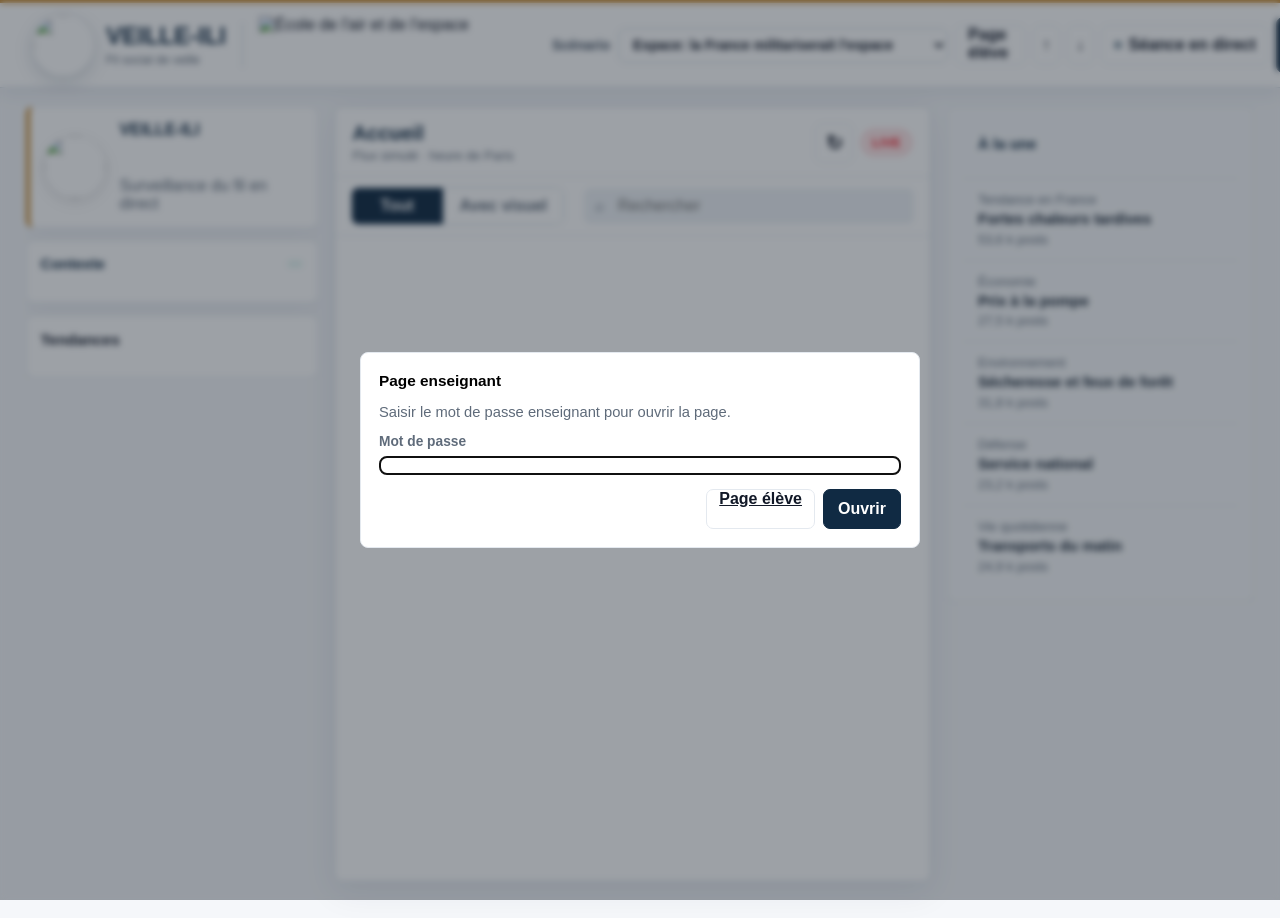
==== index.html @ b58169bf "Valider le mot de passe admin avec la touche Entrée" ====
<!doctype html>
<html lang="fr">
  <head>
    <meta charset="utf-8" />
    <meta name="viewport" content="width=device-width, initial-scale=1" />
    <title>VEILLE-ILI - veille informationnelle</title>
    <link rel="stylesheet" href="./styles.css?v=20261019j" />
  </head>
  <body data-mode="teacher">
    <header class="topbar">
      <div class="brand">
        <img class="brand-logo" src="./assets/branding/hawk-logo.png" alt="" />
        <div class="brand-copy">
          <h1>VEILLE-ILI</h1>
          <p>Fil social de veille</p>
        </div>
        <span class="brand-separator" aria-hidden="true"></span>
        <img class="school-logo" src="./assets/branding/eae-logo.png" alt="École de l'air et de l'espace" />
      </div>
      <div class="toolbar" aria-label="Contrôles de scénario">
        <label class="select-wrap">
          <span>Scénario</span>
          <select id="scenarioSelect"></select>
        </label>

        <a class="text-button student-link" href="./eleve.html">Page élève</a>
        <button id="importBtn" class="icon-button" title="Importer un scénario JSON" aria-label="Importer un scénario JSON">↑</button>
        <button id="exportBtn" class="icon-button" title="Exporter le scénario actif" aria-label="Exporter le scénario actif">↓</button>
        <button id="liveSessionBtn" class="text-button live-session-button"><span class="status-dot" aria-hidden="true"></span>Séance en direct</button>
        <button id="composePostBtn" class="primary-button">Créer un post</button>
        <button id="adminToggle" class="text-button" aria-pressed="false">Mode admin</button>
        <button id="teacherToggle" class="text-button">Mode enseignant</button>

      </div>
    </header>
    <main class="layout">
      <aside class="left-panel">
        <section class="panel identity-panel">
          <img class="side-logo" src="./assets/branding/hawk-logo.png" alt="" />
          <strong>VEILLE-ILI</strong>
          <span>Surveillance du fil en direct</span>
        </section>
        <section class="panel">
          <div class="panel-heading"><h2>Contexte</h2><span id="postCount" class="metric"></span></div>
          <p id="scenarioBrief" class="brief"></p>
          <div class="scenario-meta" id="scenarioMeta"></div>
        </section>
        <section id="adminPanel" class="panel admin-panel" hidden><h2>Corrigé</h2><ul id="adminClues" class="admin-clues"></ul></section>
        <section class="panel"><h2>Tendances</h2><div id="trendList" class="trend-list"></div></section>
      </aside>
      <section class="feed-shell" aria-label="Fil de publications">
        <div class="feed-title">
          <div><h2>Accueil</h2><span>Flux simulé · heure de Paris</span></div>
          <div class="feed-title-actions">
            <button id="refreshFeedBtn" class="icon-button refresh-feed-button" title="Actualiser le fil" aria-label="Actualiser le fil"><span aria-hidden="true">↻</span></button>
            <div id="liveClassStatus" class="live-class-status" data-kind="waiting" hidden><span class="status-dot" aria-hidden="true"></span><strong>Séance hors ligne</strong></div>
            <span class="live-pill">LIVE</span>
          </div>
        </div>
        <div class="feed-tools">
          <div class="segmented" role="group" aria-label="Filtre du fil">
            <button class="segment is-active" data-filter="all">Tout</button>
            <button class="segment" data-filter="media">Avec visuel</button>
          </div>
          <label class="search-box"><span aria-hidden="true">⌕</span><input id="searchInput" type="search" placeholder="Rechercher" /></label>
        </div>
        <div id="feed" class="feed"></div>
      </section>
      <aside class="right-panel">
        <section class="panel news-panel">
          <div class="panel-heading"><h2>À la une</h2></div>
          <div class="sidebar-news">
            <article><span>Tendance en France</span><strong>Fortes chaleurs tardives</strong><small>53,6 k posts</small></article>
            <article><span>Économie</span><strong>Prix à la pompe</strong><small>27,5 k posts</small></article>
            <article><span>Environnement</span><strong>Sécheresse et feux de forêt</strong><small>31,8 k posts</small></article>
            <article><span>Défense</span><strong>Service national</strong><small>23,2 k posts</small></article>
            <article><span>Vie quotidienne</span><strong>Transports du matin</strong><small>24,9 k posts</small></article>
          </div>
        </section>
      </aside>
    </main>

    <dialog id="profileDialog" class="dialog profile-dialog">
      <form method="dialog">
        <div id="profileContent"></div>
        <menu><button value="cancel" class="text-button">Fermer</button></menu>
      </form>
    </dialog>


    <dialog id="teacherDialog" class="dialog wide">
      <form method="dialog" id="teacherForm">
        <h2>Mode enseignant</h2>
        <p class="helper">Correction, JSON du scénario actif et import/export.</p>
        <div class="teacher-grid">
          <label>Scénario JSON
            <textarea id="scenarioEditor" rows="18" spellcheck="false"></textarea>
          </label>
          <div class="answer-key">
            <h3>Correction du scénario actif</h3>
            <div id="answerKey"></div>
          </div>
        </div>
        <menu>
          <button value="cancel" class="text-button">Fermer</button>
          <button type="button" id="copyTemplate" class="text-button">Créer un modèle vide</button>
          <button type="button" id="applyScenario" class="primary-button">Appliquer le JSON</button>
        </menu>
      </form>
    </dialog>
    <dialog id="composeDialog" class="dialog compose-dialog">
      <form method="dialog" id="composeForm">
        <div class="compose-heading">
          <div><h2>Créer une publication</h2><p id="composeLiveHint" class="helper">Publication ajoutée au scénario actif.</p></div>
          <button value="cancel" class="icon-button" title="Fermer" aria-label="Fermer">×</button>
        </div>
        <div class="compose-grid">
          <label>Compte
            <select id="composeActorSelect"></select>
          </label>
        </div>
        <label>Message
          <textarea id="composeText" rows="5" maxlength="520" placeholder="Rédiger ou générer la publication..."></textarea>
        </label>
        <div class="compose-actions">
          <button type="button" id="generateComposeText" class="text-button">Générer le texte</button>
          <button type="button" id="generateComposeVisual" class="text-button">Générer un visuel</button>
        </div>
        <label>Illustration du scénario
          <select id="composeMediaSelect"><option value="">Sans illustration</option></select>
        </label>
        <label class="upload-control">Importer une image
          <input id="composeUpload" type="file" accept="image/jpeg,image/png,image/webp" />
        </label>
        <div id="composePreview" class="compose-preview" hidden></div>
        <menu>
          <button value="cancel" class="text-button">Annuler</button>
          <button type="button" id="publishComposePost" class="primary-button">Publier maintenant</button>
        </menu>
      </form>
    </dialog>
    <dialog id="liveDialog" class="dialog live-dialog">
      <form method="dialog">
        <div class="compose-heading">
          <div><h2>Séance en direct</h2><p id="liveDialogStatus" class="live-dialog-status" data-kind="waiting">Séance hors ligne</p></div>
          <button value="cancel" class="icon-button" title="Fermer" aria-label="Fermer">×</button>
        </div>
        <label>Adresse Firebase Realtime Database
          <input id="liveDbUrl" type="url" placeholder="https://votre-projet-default-rtdb.europe-west1.firebasedatabase.app" autocomplete="off" />
        </label>
        <div class="compose-grid">
          <label>Code de séance
            <input id="liveRoomCode" type="text" maxlength="28" autocomplete="off" />
          </label>
          <label>Lien à transmettre aux élèves
            <input id="liveStudentLink" type="url" readonly />
          </label>
        </div>
        <div class="live-dialog-actions">
          <button type="button" id="copyStudentLiveLink" class="text-button">Copier le lien élève</button>
          <button type="button" id="stopLiveSession" class="text-button danger-button">Arrêter la séance</button>
          <button type="button" id="startLiveSession" class="primary-button">Démarrer la séance</button>
        </div>
      </form>
    </dialog>

    <dialog id="unlockDialog" class="dialog admin-dialog">
      <form id="unlockForm">
        <h2>Page enseignant</h2>
        <p class="helper">Saisir le mot de passe enseignant pour ouvrir la page.</p>
        <label>Mot de passe
          <input id="unlockPassword" type="password" autocomplete="current-password" required />
        </label>
        <p id="unlockError" class="admin-error" role="alert" hidden></p>
        <menu>
          <a class="text-button" href="./eleve.html">Page élève</a>
          <button type="submit" id="unlockSubmit" class="primary-button">Ouvrir</button>
        </menu>
      </form>
    </dialog>
    <input id="fileInput" type="file" accept="application/json,.json" hidden />
    <script src="./data/assets.js?v=20261019j"></script>
    <script src="./data/scenarios/index.js?v=20261019j"></script>
    <script src="./app.js?v=20261019j"></script>
  </body>
</html>
---- styles.css ----
:root {
  color-scheme: light;
  --ink: #17212b;
  --muted: #667487;
  --line: #d9e0e8;
  --panel: #ffffff;
  --soft: #f3f6f9;
  --soft-2: #e8f2ef;
  --accent: #0f766e;
  --accent-strong: #0b5f59;
  --warn: #b45309;
  --danger: #b42318;
  --blue: #2364aa;
  --shadow: 0 18px 50px rgba(32, 45, 58, 0.12);
  font-family: Inter, ui-sans-serif, system-ui, -apple-system, BlinkMacSystemFont, "Segoe UI", sans-serif;
}

* {
  box-sizing: border-box;
}

html {
  min-width: 320px;
}

body {
  min-height: 100vh;
  margin: 0;
  color: var(--ink);
  background:
    linear-gradient(180deg, rgba(15, 118, 110, 0.08), transparent 300px),
    var(--soft);
}

button,
input,
select,
textarea {
  font: inherit;
}

button {
  cursor: pointer;
}

.topbar {
  position: sticky;
  top: 0;
  z-index: 5;
  display: flex;
  align-items: center;
  justify-content: space-between;
  gap: 16px;
  min-height: 74px;
  padding: 12px clamp(14px, 3vw, 28px);
  border-bottom: 1px solid var(--line);
  background: rgba(255, 255, 255, 0.92);
  backdrop-filter: blur(16px);
}

.brand {
  display: flex;
  align-items: center;
  gap: 12px;
  min-width: 190px;
}

.brand-mark {
  display: grid;
  place-items: center;
  width: 42px;
  height: 42px;
  border: 1px solid rgba(15, 118, 110, 0.22);
  border-radius: 8px;
  color: #ffffff;
  background: linear-gradient(135deg, #0f766e, #2364aa);
  font-weight: 800;
  letter-spacing: 0;
}

h1,
h2,
h3,
p {
  margin: 0;
}

h1 {
  font-size: 1.08rem;
  line-height: 1.15;
}

.brand p {
  color: var(--muted);
  font-size: 0.86rem;
}

.toolbar {
  display: flex;
  align-items: center;
  justify-content: flex-end;
  gap: 8px;
  flex-wrap: wrap;
}

.select-wrap {
  display: flex;
  align-items: center;
  gap: 8px;
  color: var(--muted);
  font-size: 0.86rem;
}

select,
input,
textarea {
  border: 1px solid var(--line);
  border-radius: 7px;
  color: var(--ink);
  background: #ffffff;
}

select {
  min-width: 190px;
  padding: 8px 34px 8px 10px;
}

.icon-button,
.text-button,
.primary-button {
  min-height: 38px;
  border: 1px solid var(--line);
  border-radius: 7px;
  background: #ffffff;
  color: var(--ink);
}

.icon-button {
  display: inline-grid;
  place-items: center;
  width: 38px;
  font-size: 1.05rem;
  font-weight: 700;
}

.icon-button.small {
  width: 32px;
  min-height: 32px;
}

.text-button {
  padding: 0 12px;
}

.primary-button {
  padding: 0 14px;
  border-color: var(--accent);
  color: #ffffff;
  background: var(--accent);
}

.icon-button:hover,
.text-button:hover {
  border-color: #b7c4d2;
  background: #f8fafc;
}

.primary-button:hover {
  background: var(--accent-strong);
}

.layout {
  display: grid;
  grid-template-columns: minmax(230px, 280px) minmax(380px, 720px) minmax(240px, 310px);
  gap: 18px;
  width: min(1500px, 100%);
  margin: 0 auto;
  padding: 18px clamp(12px, 2.8vw, 28px) 32px;
}

.left-panel,
.right-panel {
  display: grid;
  align-content: start;
  gap: 14px;
  position: sticky;
  top: 92px;
  max-height: calc(100vh - 110px);
  overflow: auto;
  scrollbar-width: thin;
}

.panel {
  border: 1px solid var(--line);
  border-radius: 8px;
  background: rgba(255, 255, 255, 0.88);
  box-shadow: 0 8px 24px rgba(32, 45, 58, 0.06);
}

.panel > * {
  margin: 14px;
}

.panel-heading {
  display: flex;
  align-items: center;
  justify-content: space-between;
  gap: 12px;
}

h2 {
  font-size: 0.96rem;
  line-height: 1.25;
}

h3 {
  margin-bottom: 12px;
  font-size: 0.94rem;
}

.metric {
  border-radius: 999px;
  padding: 4px 8px;
  color: var(--accent-strong);
  background: var(--soft-2);
  font-size: 0.78rem;
  font-weight: 700;
}

.brief {
  color: #344456;
  font-size: 0.93rem;
  line-height: 1.45;
}

.scenario-meta {
  display: grid;
  gap: 8px;
}

.meta-row {
  display: flex;
  justify-content: space-between;
  gap: 10px;
  border-top: 1px solid #edf1f5;
  padding-top: 8px;
  color: var(--muted);
  font-size: 0.84rem;
}

.meta-row strong {
  color: var(--ink);
  font-weight: 700;
  text-align: right;
}

.trend-list {
  display: grid;
  gap: 8px;
}

.trend {
  display: flex;
  align-items: center;
  justify-content: space-between;
  gap: 8px;
  border-radius: 7px;
  padding: 9px 10px;
  background: #f7f9fb;
}

.trend span:first-child {
  min-width: 0;
  overflow: hidden;
  text-overflow: ellipsis;
  white-space: nowrap;
  color: var(--blue);
  font-weight: 700;
}

.trend span:last-child {
  color: var(--muted);
  font-size: 0.8rem;
}

.feed-shell {
  min-width: 0;
}

.feed-tools {
  position: sticky;
  top: 75px;
  z-index: 4;
  display: flex;
  align-items: center;
  justify-content: space-between;
  gap: 12px;
  margin-bottom: 12px;
  padding: 10px;
  border: 1px solid var(--line);
  border-radius: 8px;
  background: rgba(255, 255, 255, 0.94);
  backdrop-filter: blur(14px);
}

.segmented {
  display: inline-grid;
  grid-template-columns: repeat(3, minmax(72px, 1fr));
  border: 1px solid var(--line);
  border-radius: 7px;
  overflow: hidden;
}

.segment {
  min-height: 34px;
  border: 0;
  border-right: 1px solid var(--line);
  padding: 0 10px;
  background: #ffffff;
  color: var(--muted);
}

.segment:last-child {
  border-right: 0;
}

.segment.is-active {
  color: #ffffff;
  background: var(--ink);
}

.search-box {
  display: flex;
  align-items: center;
  flex: 1;
  min-width: 180px;
  max-width: 360px;
  border: 1px solid var(--line);
  border-radius: 7px;
  background: #ffffff;
}

.search-box span {
  width: 34px;
  color: var(--muted);
  text-align: center;
}

.search-box input {
  width: 100%;
  min-height: 34px;
  border: 0;
  outline: none;
  background: transparent;
}

.feed {
  display: grid;
  gap: 10px;
}

.post {
  display: grid;
  grid-template-columns: 48px minmax(0, 1fr);
  gap: 12px;
  border: 1px solid var(--line);
  border-radius: 8px;
  padding: 14px;
  background: #ffffff;
  box-shadow: 0 10px 28px rgba(32, 45, 58, 0.07);
}

.post.is-flagged {
  border-color: rgba(15, 118, 110, 0.45);
  box-shadow: 0 10px 32px rgba(15, 118, 110, 0.14);
}

.avatar {
  position: relative;
  display: grid;
  place-items: center;
  width: 48px;
  height: 48px;
  border: 0;
  border-radius: 50%;
  color: #ffffff;
  background: hsl(var(--avatar-hue, 195) 58% 34%);
  font-weight: 800;
  overflow: hidden;
}

.profile-trigger {
  padding: 0;
}

.avatar-photo {
  box-shadow: inset 0 0 0 1px rgba(255,255,255,.3);
}

.avatar-img {
  position: absolute;
  inset: 0;
  display: block;
  width: 100%;
  height: 100%;
  object-fit: cover;
}

.avatar-bg {
  position: absolute;
  inset: 0;
  background:
    radial-gradient(circle at 68% 24%, rgba(255,255,255,.34) 0 12%, transparent 13%),
    linear-gradient(135deg, hsl(var(--avatar-hue, 195) 70% 34%), hsl(calc(var(--avatar-hue, 195) + 34) 62% 24%));
}

.avatar-warm .avatar-bg {
  background:
    radial-gradient(circle at 68% 24%, rgba(255,255,255,.32) 0 12%, transparent 13%),
    linear-gradient(135deg, hsl(188 68% 32%), hsl(24 62% 30%));
}

.avatar-neutral .avatar-bg {
  background:
    radial-gradient(circle at 68% 24%, rgba(255,255,255,.34) 0 12%, transparent 13%),
    linear-gradient(135deg, hsl(205 52% 36%), hsl(162 48% 30%));
}

.avatar-face {
  position: absolute;
  inset: 9px 10px 6px;
}

.avatar-face::before,
.avatar-face::after {
  content: "";
  position: absolute;
  left: 50%;
  transform: translateX(-50%);
  background: rgba(255,255,255,.86);
}

.avatar-face::before {
  top: 4px;
  width: 14px;
  height: 14px;
  border-radius: 50%;
}

.avatar-face::after {
  bottom: 0;
  width: 28px;
  height: 18px;
  border-radius: 16px 16px 8px 8px;
}

.profile-trigger:hover,
.profile-name:hover {
  outline: 2px solid rgba(15, 118, 110, 0.26);
  outline-offset: 2px;
}

.post-head {
  display: flex;
  align-items: baseline;
  gap: 6px;
  min-width: 0;
}

.profile-name {
  min-width: 0;
  border: 0;
  padding: 0;
  overflow: hidden;
  color: var(--ink);
  background: transparent;
  font-weight: 800;
  text-align: left;
  text-overflow: ellipsis;
  white-space: nowrap;
}

.post-head strong {
  overflow: hidden;
  text-overflow: ellipsis;
  white-space: nowrap;
}

.badge {
  display: inline-grid;
  place-items: center;
  flex: 0 0 auto;
  width: 18px;
  height: 18px;
  border-radius: 999px;
  color: #ffffff;
  background: var(--blue);
  font-size: 0.72rem;
  font-weight: 900;
}

.handle,
.time {
  flex: 0 0 auto;
  color: var(--muted);
  font-size: 0.84rem;
}

.post-content {
  margin-top: 5px;
  color: #263546;
  font-size: 0.98rem;
  line-height: 1.43;
  overflow-wrap: anywhere;
}

.post-media {
  display: block;
  margin-top: 10px;
  border: 1px solid #dfe7ef;
  border-radius: 12px;
  overflow: hidden;
  background: #ffffff;
}

.evidence-image {
  display: block;
  width: 100%;
  height: auto;
  max-height: 560px;
  object-fit: contain;
  background: #0f1720;
}

.post-media svg {
  display: block;
  width: 100%;
  height: 230px;
  background: #d8e6f0;
}

.media-copy {
  display: flex;
  align-items: center;
  justify-content: space-between;
  gap: 12px;
  border-top: 1px solid #e8eef5;
  padding: 10px 12px;
}

.media-copy strong {
  display: block;
  margin-bottom: 4px;
  font-size: 0.9rem;
}

.media-copy span {
  display: block;
  color: var(--muted);
  font-size: 0.83rem;
  line-height: 1.35;
}

.download-link {
  display: inline-flex;
  align-items: center;
  width: fit-content;
  margin-top: 10px;
  border: 1px solid var(--line);
  border-radius: 999px;
  padding: 6px 10px;
  color: var(--blue);
  background: #ffffff;
  font-size: 0.82rem;
  font-weight: 800;
  text-decoration: none;
}

.download-link:hover {
  border-color: #adc0d2;
  background: #f3f7fb;
}

.metadata-box {
  display: grid;
  gap: 5px;
  margin-top: 10px;
  border: 1px solid #dbe4ed;
  border-radius: 7px;
  padding: 8px;
  background: rgba(255, 255, 255, 0.72);
}

.metadata-title,
.metadata-row {
  display: flex;
  align-items: center;
  justify-content: space-between;
  gap: 10px;
}

.metadata-title strong {
  margin: 0;
  color: var(--ink);
  font-size: 0.78rem;
  text-transform: uppercase;
}

.metadata-title span {
  color: var(--warn);
  font-size: 0.74rem;
  font-weight: 800;
}

.metadata-row {
  border-top: 1px solid #edf2f6;
  padding-top: 5px;
  font-size: 0.78rem;
}

.metadata-row span {
  color: var(--muted);
}

.metadata-row strong {
  min-width: 0;
  overflow: hidden;
  color: #344456;
  font-size: 0.78rem;
  text-align: right;
  text-overflow: ellipsis;
  white-space: nowrap;
}

.post-foot {
  display: flex;
  align-items: center;
  justify-content: space-between;
  gap: 10px;
  margin-top: 12px;
  color: var(--muted);
  font-size: 0.84rem;
}

.stats {
  display: flex;
  flex-wrap: wrap;
  gap: 11px;
}

.post-actions {
  display: flex;
  gap: 8px;
}

.action-button {
  min-height: 32px;
  border: 1px solid var(--line);
  border-radius: 7px;
  padding: 0 10px;
  color: var(--ink);
  background: #ffffff;
}

.action-button.active {
  border-color: rgba(15, 118, 110, 0.55);
  color: var(--accent-strong);
  background: var(--soft-2);
}

.score-grid {
  display: grid;
  grid-template-columns: 1fr 1fr;
  gap: 10px;
}

.score-grid div {
  display: grid;
  gap: 2px;
  border-radius: 8px;
  padding: 10px;
  background: #f7f9fb;
}

.score-grid strong {
  font-size: 1.28rem;
}

.score-grid span {
  color: var(--muted);
  font-size: 0.8rem;
}

.flag-list {
  display: grid;
  gap: 8px;
  max-height: 300px;
  overflow: auto;
  scrollbar-width: thin;
}

.flag-list.empty {
  color: var(--muted);
  font-size: 0.9rem;
}

.flag-item {
  border-left: 3px solid var(--accent);
  border-radius: 7px;
  padding: 9px 10px;
  background: #f7f9fb;
  font-size: 0.86rem;
}

.flag-item strong {
  display: block;
  margin-bottom: 3px;
}

.flag-item span {
  display: block;
  color: var(--muted);
}

.checklist {
  display: grid;
  gap: 10px;
}

.checklist label {
  display: grid;
  grid-template-columns: 18px minmax(0, 1fr);
  gap: 8px;
  align-items: start;
  color: #344456;
  font-size: 0.9rem;
  line-height: 1.3;
}

.dialog {
  width: min(560px, calc(100vw - 28px));
  border: 1px solid var(--line);
  border-radius: 8px;
  padding: 0;
  box-shadow: var(--shadow);
}

.dialog.wide {
  width: min(1040px, calc(100vw - 28px));
}

.dialog.profile-dialog {
  width: min(720px, calc(100vw - 28px));
}

.dialog::backdrop {
  background: rgba(23, 33, 43, 0.42);
  backdrop-filter: blur(3px);
}

.dialog form {
  display: grid;
  gap: 14px;
  padding: 18px;
}

.dialog label {
  display: grid;
  gap: 7px;
  color: var(--muted);
  font-size: 0.86rem;
  font-weight: 700;
}

.dialog textarea,
.dialog select {
  width: 100%;
  padding: 10px;
  color: var(--ink);
  font-weight: 400;
}

.dialog textarea {
  resize: vertical;
}

.dialog menu {
  display: flex;
  justify-content: flex-end;
  gap: 8px;
  margin: 0;
  padding: 0;
}

.dialog-post {
  border-radius: 8px;
  padding: 10px;
  color: #344456;
  background: #f7f9fb;
  line-height: 1.4;
}

.profile-card {
  display: grid;
  gap: 14px;
}

.profile-page {
  display: grid;
  gap: 0;
  margin: -18px;
  background: #ffffff;
}

.x-cover {
  height: 168px;
  background:
    radial-gradient(circle at 22% 30%, hsla(var(--avatar-hue, 195) 80% 70% / .8), transparent 26%),
    linear-gradient(135deg, hsl(var(--avatar-hue, 195) 58% 30%), hsl(calc(var(--avatar-hue, 195) + 38) 58% 18%));
}

.x-profile-head {
  display: flex;
  align-items: flex-start;
  justify-content: space-between;
  padding: 0 18px;
}

.avatar-profile-large {
  width: 116px;
  height: 116px;
  margin-top: -58px;
  border: 4px solid #ffffff;
  box-shadow: 0 8px 24px rgba(23, 33, 43, 0.18);
}

.avatar-mini {
  width: 40px;
  height: 40px;
  pointer-events: none;
}

.follow-button {
  min-height: 38px;
  margin-top: 12px;
  border: 0;
  border-radius: 999px;
  padding: 0 18px;
  color: #ffffff;
  background: #0f1720;
  font-weight: 800;
}

.x-profile-title {
  display: grid;
  gap: 2px;
  padding: 4px 18px 0;
}

.x-profile-title h2 {
  display: flex;
  align-items: center;
  gap: 6px;
  font-size: 1.28rem;
}

.x-profile-title p,
.x-bio,
.x-profile-meta,
.x-empty {
  color: var(--muted);
}

.x-bio {
  padding: 10px 18px 0;
  color: #263546;
  line-height: 1.42;
}

.x-profile-meta {
  display: flex;
  flex-wrap: wrap;
  gap: 13px;
  padding: 11px 18px 16px;
  font-size: 0.9rem;
}

.x-tabs {
  display: grid;
  grid-template-columns: repeat(3, 1fr);
  border-top: 1px solid var(--line);
  border-bottom: 1px solid var(--line);
}

.x-tabs [role="tab"] {
  position: relative;
  border: 0;
  padding: 14px 8px;
  background: none;
  color: var(--muted);
  font: inherit;
  font-weight: 800;
  text-align: center;
  cursor: pointer;
}

.x-tabs [role="tab"]:hover {
  color: var(--ink);
}

.x-tabs [role="tab"]:focus-visible {
  outline: 2px solid var(--blue);
  outline-offset: -2px;
}

.x-tabs .is-active {
  color: var(--ink);
}

.x-tabs .is-active::after {
  content: "";
  position: absolute;
  right: 34%;
  bottom: 0;
  left: 34%;
  height: 4px;
  border-radius: 4px 4px 0 0;
  background: var(--blue);
}

.x-profile-posts {
  display: grid;
}

.x-profile-post {
  display: grid;
  grid-template-columns: 40px minmax(0, 1fr);
  gap: 10px;
  border-bottom: 1px solid var(--line);
  padding: 14px 18px;
}

.x-profile-post p {
  margin-top: 4px;
  color: #263546;
  line-height: 1.38;
}

.x-reply-context {
  display: block;
  margin-top: 2px;
  color: var(--muted);
  font-size: 0.88rem;
}

.x-reply-context .profile-name {
  color: var(--blue);
  font-weight: 600;
}

.x-reply-parent {
  margin: 8px 0 0;
  border-left: 3px solid var(--line);
  padding: 4px 0 4px 10px;
  color: var(--muted);
  font-size: 0.9rem;
  line-height: 1.35;
}

.post-head.compact {
  gap: 5px;
}

.profile-cover {
  height: 86px;
  border-radius: 8px;
  background:
    linear-gradient(135deg, rgba(35, 100, 170, 0.28), rgba(15, 118, 110, 0.28)),
    repeating-linear-gradient(45deg, rgba(255,255,255,0.42) 0 8px, transparent 8px 18px);
}

.profile-cover.risk-high {
  background:
    linear-gradient(135deg, rgba(180, 35, 24, 0.24), rgba(180, 83, 9, 0.28)),
    repeating-linear-gradient(45deg, rgba(255,255,255,0.42) 0 8px, transparent 8px 18px);
}

.profile-cover.risk-medium {
  background:
    linear-gradient(135deg, rgba(180, 83, 9, 0.22), rgba(35, 100, 170, 0.22)),
    repeating-linear-gradient(45deg, rgba(255,255,255,0.42) 0 8px, transparent 8px 18px);
}

.profile-main {
  display: grid;
  grid-template-columns: 62px minmax(0, 1fr) auto;
  gap: 12px;
  align-items: center;
  margin-top: -36px;
}

.profile-avatar {
  width: 62px;
  height: 62px;
  border: 3px solid #ffffff;
  box-shadow: 0 8px 20px rgba(23, 33, 43, 0.16);
}

.profile-title {
  min-width: 0;
  padding-top: 28px;
}

.profile-title h2 {
  overflow: hidden;
  font-size: 1.15rem;
  text-overflow: ellipsis;
  white-space: nowrap;
}

.profile-title p,
.profile-bio,
.profile-section p {
  color: var(--muted);
  line-height: 1.45;
}

.profile-risk {
  align-self: end;
  border-radius: 999px;
  padding: 6px 10px;
  font-size: 0.8rem;
  font-weight: 800;
}

.profile-risk.risk-high {
  color: #ffffff;
  background: var(--danger);
}

.profile-risk.risk-medium {
  color: #ffffff;
  background: var(--warn);
}

.profile-risk.risk-low {
  color: var(--accent-strong);
  background: var(--soft-2);
}

.profile-metrics {
  display: grid;
  grid-template-columns: repeat(4, 1fr);
  gap: 8px;
}

.profile-metrics div {
  display: grid;
  gap: 3px;
  border: 1px solid var(--line);
  border-radius: 8px;
  padding: 10px;
  background: #f8fafc;
}

.profile-metrics strong {
  font-size: 0.96rem;
}

.profile-metrics span,
.mini-posts strong {
  color: var(--muted);
  font-size: 0.78rem;
}

.profile-section {
  display: grid;
  gap: 8px;
}

.signal-chips {
  display: flex;
  flex-wrap: wrap;
  gap: 7px;
}

.signal-chips span {
  border-radius: 999px;
  padding: 6px 9px;
  color: #344456;
  background: #eef3f7;
  font-size: 0.82rem;
  font-weight: 700;
}

.mini-posts {
  display: grid;
  gap: 8px;
}

.mini-posts article {
  display: grid;
  gap: 3px;
  border-left: 3px solid var(--line);
  border-radius: 7px;
  padding: 8px 10px;
  background: #f8fafc;
}

.mini-posts span {
  color: #344456;
  font-size: 0.88rem;
  line-height: 1.35;
}

.helper {
  color: var(--muted);
  font-size: 0.92rem;
}

.teacher-grid {
  display: grid;
  grid-template-columns: minmax(0, 1.2fr) minmax(260px, 0.8fr);
  gap: 16px;
}

#scenarioEditor {
  min-height: 430px;
  font-family: "Cascadia Mono", "SFMono-Regular", Consolas, monospace;
  font-size: 0.82rem;
  line-height: 1.45;
}

.answer-key {
  border: 1px solid var(--line);
  border-radius: 8px;
  padding: 12px;
  background: #f8fafc;
  overflow: auto;
}

.key-item {
  display: grid;
  gap: 4px;
  border-bottom: 1px solid #e6edf3;
  padding: 9px 0;
  font-size: 0.86rem;
}

.key-item:last-child {
  border-bottom: 0;
}

.key-item strong {
  color: var(--danger);
}

@media (max-width: 1120px) {
  .layout {
    grid-template-columns: minmax(250px, 310px) minmax(0, 1fr);
  }

  .right-panel {
    grid-column: 1 / -1;
    position: static;
    max-height: none;
    grid-template-columns: 1fr 1fr;
  }
}

@media (max-width: 780px) {
  .topbar {
    position: static;
    align-items: flex-start;
    flex-direction: column;
  }

  .toolbar,
  .select-wrap,
  .select-wrap select {
    width: 100%;
  }

  .toolbar .text-button {
    flex: 1;
  }

  .layout {
    grid-template-columns: 1fr;
    padding-top: 12px;
  }

  .left-panel,
  .right-panel {
    position: static;
    max-height: none;
  }

  .right-panel {
    grid-template-columns: 1fr;
  }

  .feed-tools {
    position: static;
    flex-direction: column;
    align-items: stretch;
  }

  .search-box {
    max-width: none;
  }

  .post {
    grid-template-columns: 40px minmax(0, 1fr);
    padding: 12px;
  }

  .avatar {
    width: 40px;
    height: 40px;
  }

  .post-head {
    flex-wrap: wrap;
  }

  .profile-main {
    grid-template-columns: 54px minmax(0, 1fr);
  }

  .profile-risk {
    grid-column: 1 / -1;
    justify-self: start;
  }

  .profile-metrics {
    grid-template-columns: 1fr 1fr;
  }

  .post-foot {
    align-items: flex-start;
    flex-direction: column;
  }

  .post-media {
    grid-template-columns: 1fr;
  }

  .post-media svg {
    width: 100%;
    height: 150px;
  }

  .evidence-image {
    height: auto;
    max-height: 420px;
  }

  .media-copy {
    align-items: flex-start;
    flex-direction: column;
    padding: 10px 12px 12px;
  }

  .teacher-grid {
    grid-template-columns: 1fr;
  }
}

























































/* VEILLE-ILI immersive X-like refresh */
:root {
  --bg: #ffffff;
  --panel: #ffffff;
  --line: #eff3f4;
  --line-strong: #d5dce3;
  --text: #0f1419;
  --muted: #536471;
  --blue: #1d9bf0;
  --danger: #f4212e;
  --shadow: none;
}

body {
  background: #ffffff;
  color: var(--text);
  font-family: Arial, Helvetica, sans-serif;
}

.topbar {
  position: sticky;
  top: 0;
  z-index: 20;
  border-bottom: 1px solid var(--line);
  background: rgba(255,255,255,.92);
  backdrop-filter: blur(14px);
  height: 82px;
  padding: 9px 24px;
  box-shadow: 0 1px 8px rgba(15, 20, 25, .06);
}

.brand-mark { display: none; }
.brand-logo {
  width: 62px;
  height: 62px;
  border-radius: 50%;
  object-fit: cover;
  box-shadow: 0 0 0 1px rgba(15, 20, 25, .08), 0 4px 14px rgba(15, 20, 25, .12);
}
.brand { gap: 14px; min-width: 240px; }
.brand h1 { font-size: 25px; letter-spacing: 0; }
.brand p { color: var(--muted); font-size: 14px; }

.layout {
  grid-template-columns: minmax(240px, 300px) minmax(560px, 720px) minmax(260px, 340px);
  gap: 0;
  max-width: 1360px;
  align-items: start;
}

.left-panel,
.right-panel {
  position: sticky;
  top: 94px;
  align-self: start;
}

.feed-shell {
  border-left: 1px solid var(--line);
  border-right: 1px solid var(--line);
  border-radius: 0;
  background: #fff;
  box-shadow: none;
  min-height: calc(100vh - 82px);
}

.panel {
  border: 0;
  border-radius: 0;
  box-shadow: none;
  background: #fff;
  border-bottom: 1px solid var(--line);
}

.left-panel .panel,
.right-panel .panel {
  margin: 10px 14px;
  border: 1px solid var(--line);
  border-radius: 8px;
}

.identity-panel {
  display: grid;
  grid-template-columns: 74px 1fr;
  align-items: center;
  gap: 10px;
}

.identity-panel span { color: var(--muted); }
.side-logo {
  grid-row: span 2;
  width: 70px;
  height: 70px;
  border-radius: 50%;
  object-fit: cover;
  box-shadow: 0 0 0 1px rgba(15, 20, 25, .08), 0 4px 14px rgba(15, 20, 25, .10);
}

.feed-title {
  position: sticky;
  top: 82px;
  z-index: 12;
  display: flex;
  align-items: center;
  justify-content: space-between;
  padding: 14px 18px;
  border-bottom: 1px solid var(--line);
  background: rgba(255,255,255,.92);
  backdrop-filter: blur(14px);
}

.badge {
  width: 20px;
  height: 20px;
  border: 2px solid #ffffff;
  color: #ffffff;
  background: #1d9bf0;
  box-shadow: 0 0 0 1px rgba(29, 155, 240, .3);
  font-size: 12px;
  line-height: 1;
}

.post { transition: background-color .15s ease; }
.post:hover { background: #f7f9f9; }
.feed-title h2 { margin: 0; font-size: 21px; }
.feed-title span { color: var(--muted); font-size: 13px; }
.feed-title-actions { display: flex; align-items: center; gap: 8px; }
.refresh-feed-button span { color: var(--ink); font-size: 20px; line-height: 1; }
.live-pill {
  background: rgba(244,33,46,.1);
  color: var(--danger) !important;
  border: 1px solid rgba(244,33,46,.22);
  font-weight: 800;
  border-radius: 999px;
  padding: 5px 10px;
}

.feed-tools {
  border-bottom: 1px solid var(--line);
  border-radius: 0;
  box-shadow: none;
}

.post {
  margin: 0;
  border: 0;
  border-bottom: 1px solid var(--line);
  border-radius: 0;
  box-shadow: none;
  padding: 14px 18px;
  grid-template-columns: 48px 1fr;
  gap: 12px;
}
.post:hover { background: #f7f9f9; }
.post-viral { background: linear-gradient(90deg, rgba(244,33,46,.045), transparent 42%); }
.post-body { min-width: 0; }
.post-head { gap: 5px; flex-wrap: wrap; }
.profile-name { font-size: 15px; }
.handle, .time { color: var(--muted); }
.post-content { font-size: 17px; line-height: 1.42; }
.translate-post-button {
  display: block;
  margin: 5px 0 0;
  padding: 0;
  border: 0;
  background: transparent;
  color: var(--blue);
  font: inherit;
  font-size: 14px;
  cursor: pointer;
}
.translate-post-button:hover { text-decoration: underline; }
.post-translation {
  margin-top: 8px;
  padding-left: 12px;
  border-left: 3px solid var(--line-strong);
}
.post-translation span { color: var(--muted); font-size: 12px; }
.post-translation p { margin: 3px 0 0; font-size: 16px; line-height: 1.42; }
.post-translation[hidden] { display: none; }

.avatar {
  width: 46px;
  height: 46px;
  border-radius: 50%;
  background: #e6ecf0;
}
.avatar-img { width: 100%; height: 100%; object-fit: cover; border-radius: 50%; }
.avatar-profile-large { width: 96px; height: 96px; }
.avatar-comment { width: 28px; height: 28px; }

.post-media.evidence-card {
  border-radius: 16px;
  overflow: hidden;
  border: 1px solid var(--line-strong);
  background: #fff;
}
.evidence-image {
  aspect-ratio: 16 / 10;
  width: 100%;
  object-fit: cover;
}
.metadata-box {
  border-radius: 12px;
  margin-top: 10px;
  background: #f7f9f9;
}

.comment-thread {
  margin-top: 10px;
  padding-left: 4px;
  border-left: 2px solid #eff3f4;
}
.comment {
  display: grid;
  grid-template-columns: 28px 1fr;
  gap: 8px;
  padding: 8px 0;
}
.comment p {
  margin: 2px 0;
  color: #26323b;
  font-size: 14px;
}
.comment-head {
  display: flex;
  align-items: center;
  gap: 5px;
  min-width: 0;
}
.comment-head .profile-name { font-size: 13px; }
.comment-stat {
  color: var(--muted);
  font-size: 12px;
}

.compose-dialog { width: min(720px, calc(100vw - 32px)); }
.compose-dialog form { display: grid; gap: 14px; }
.compose-heading {
  display: flex;
  align-items: flex-start;
  justify-content: space-between;
  gap: 16px;
}
.compose-heading h2, .compose-heading p { margin: 0; }
.compose-grid {
  display: grid;
  grid-template-columns: minmax(0, 1fr) minmax(180px, .45fr);
  gap: 12px;
}
.compose-dialog label { display: grid; gap: 6px; font-weight: 700; }
.compose-dialog select,
.compose-dialog textarea,
.compose-dialog input[type="file"] {
  width: 100%;
  box-sizing: border-box;
  border: 1px solid var(--line-strong);
  border-radius: 8px;
  background: #fff;
  color: var(--text);
  font: inherit;
  padding: 10px 12px;
}
.compose-dialog textarea { resize: vertical; line-height: 1.4; }
.compose-actions { display: flex; flex-wrap: wrap; gap: 8px; }
.compose-preview {
  overflow: hidden;
  border: 1px solid var(--line-strong);
  border-radius: 12px;
  background: #0f1419;
}
.compose-preview img { display: block; width: 100%; aspect-ratio: 16 / 9; object-fit: cover; }
.compose-dialog menu { display: flex; justify-content: flex-end; gap: 8px; margin: 0; padding: 0; }
.teacher-created { box-shadow: inset 3px 0 0 var(--blue); }
.teacher-post-label { color: var(--blue); font-size: 12px; font-weight: 700; }

.live-session-button {
  display: inline-flex;
  align-items: center;
  gap: 7px;
  white-space: nowrap;
}
.status-dot {
  display: inline-block;
  width: 8px;
  height: 8px;
  flex: 0 0 8px;
  border-radius: 50%;
  background: #8899a6;
}
.live-class-status {
  display: inline-flex;
  align-items: center;
  gap: 7px;
  min-height: 30px;
  padding: 0 10px;
  border: 1px solid var(--line-strong);
  border-radius: 999px;
  background: #fff;
  color: var(--muted);
  font-size: 12px;
}
.live-class-status[hidden] { display: none; }
.live-class-status strong { color: inherit; font-size: 12px; }
.live-class-status[data-kind="connected"] { color: #0b6b3a; border-color: #9bd7b8; background: #effbf4; }
.live-class-status[data-kind="connected"] .status-dot { background: #00a65a; box-shadow: 0 0 0 4px rgba(0,166,90,.12); }
.live-class-status[data-kind="connecting"] .status-dot { background: #e2a400; }
.live-class-status[data-kind="error"] { color: #b4232f; border-color: #f0b4ba; background: #fff5f6; }
.live-class-status[data-kind="error"] .status-dot { background: var(--danger); }
.live-dialog { width: min(760px, calc(100vw - 32px)); }
.live-dialog form { display: grid; gap: 16px; }
.live-dialog label { display: grid; gap: 6px; font-weight: 700; }
.live-dialog input {
  width: 100%;
  box-sizing: border-box;
  border: 1px solid var(--line-strong);
  border-radius: 8px;
  background: #fff;
  color: var(--text);
  font: inherit;
  padding: 11px 12px;
}
.live-dialog input[readonly] { color: var(--muted); background: #f7f9f9; }
.live-dialog-status { margin: 4px 0 0; color: var(--muted); font-weight: 700; }
.live-dialog-status[data-kind="connected"] { color: #0b6b3a; }
.live-dialog-status[data-kind="error"] { color: #b4232f; }
.live-dialog-actions { display: flex; justify-content: flex-end; flex-wrap: wrap; gap: 8px; }
.danger-button { color: var(--danger); }

.compose-dialog .compose-grid { grid-template-columns: minmax(0, 1fr); }
.news-panel { overflow: hidden; padding: 0; }
.news-panel .panel-heading { padding: 14px 16px 10px; }
.sidebar-news article {
  display: grid;
  gap: 3px;
  padding: 12px 16px;
  border-top: 1px solid var(--line);
}
.sidebar-news article:hover { background: #f7f9f9; }
.sidebar-news span,
.sidebar-news small { color: var(--muted); font-size: 13px; }
.sidebar-news strong { font-size: 15px; line-height: 1.25; }

.checklist { display: none !important; }
.student-link { text-decoration: none; }

body[data-mode="student"] #teacherToggle,
body[data-mode="student"] #importBtn,
body[data-mode="student"] #exportBtn,
body[data-mode="student"] .student-link {
  display: none !important;
}

@media (max-width: 1080px) {
  .layout { grid-template-columns: minmax(0, 1fr); }
  .left-panel, .right-panel { position: static; }
  .feed-shell { border-left: 0; border-right: 0; }
}
@media (max-width: 680px) {
  .topbar { position: static; height: auto; padding: 10px 14px; }
  .brand-logo { width: 54px; height: 54px; }
  .brand h1 { font-size: 22px; }
  .feed-title { top: 0; }
  .compose-grid { grid-template-columns: 1fr; }
}

/* Institutional visual refinement */
:root {
  --ink: #111827;
  --text: #111827;
  --muted: #5f6b7a;
  --line: #e4e9ef;
  --line-strong: #cfd7e1;
  --surface: #f5f7fa;
  --surface-strong: #edf2f7;
  --navy: #102a43;
  --blue: #1677c8;
  --teal: #087f78;
  --gold: #c4862b;
}

body {
  background: var(--surface);
  color: var(--ink);
  font-family: "Segoe UI Variable", "Segoe UI", Arial, Helvetica, sans-serif;
}

.topbar {
  display: grid;
  grid-template-columns: minmax(500px, 1fr) auto;
  min-height: 88px;
  height: auto;
  gap: 20px;
  padding: 10px clamp(16px, 2.5vw, 34px);
  border-top: 3px solid var(--gold);
  border-bottom: 1px solid var(--line-strong);
  background: rgba(255, 255, 255, .96);
  box-shadow: 0 4px 20px rgba(16, 42, 67, .08);
}

.brand {
  min-width: 0;
  gap: 12px;
}

.brand-logo {
  width: 62px;
  height: 62px;
  flex: 0 0 62px;
  border: 2px solid #ffffff;
  box-shadow: 0 0 0 1px rgba(16, 42, 67, .14), 0 6px 18px rgba(16, 42, 67, .16);
}

.brand-copy {
  flex: 0 0 auto;
  min-width: 116px;
}

.brand h1 {
  color: var(--navy);
  font-size: 24px;
  font-weight: 850;
  line-height: 1.05;
}

.brand p {
  margin-top: 5px;
  color: var(--muted);
  font-size: 12px;
}

.brand-separator {
  width: 1px;
  height: 46px;
  flex: 0 0 1px;
  margin: 0 4px;
  background: var(--line-strong);
}

.school-logo {
  display: block;
  width: clamp(165px, 17vw, 225px);
  height: 58px;
  object-fit: contain;
  object-position: left center;
}

.toolbar {
  flex-wrap: nowrap;
  gap: 7px;
}

.select-wrap {
  color: #445264;
  font-weight: 650;
}

.select-wrap select {
  max-width: 330px;
  border-color: var(--line-strong);
  background: #ffffff;
}

.icon-button,
.text-button,
.primary-button {
  min-height: 40px;
  border-radius: 7px;
  font-weight: 700;
}

.primary-button {
  border-color: var(--navy);
  background: var(--navy);
}

.primary-button:hover { background: #173d5e; }

.layout {
  grid-template-columns: minmax(238px, 292px) minmax(540px, 730px) minmax(250px, 322px);
  gap: 16px;
  width: min(1480px, 100%);
  max-width: 1480px;
  padding: 18px clamp(12px, 2vw, 26px) 36px;
}

.left-panel,
.right-panel {
  top: 106px;
  gap: 12px;
  max-height: calc(100vh - 124px);
}

.left-panel .panel,
.right-panel .panel {
  margin: 0;
  border: 1px solid var(--line);
  border-radius: 8px;
  background: #ffffff;
  box-shadow: 0 8px 24px rgba(16, 42, 67, .055);
}

.identity-panel {
  grid-template-columns: 66px 1fr;
  border-left: 4px solid var(--gold) !important;
}

.side-logo {
  width: 62px;
  height: 62px;
}

.identity-panel strong {
  color: var(--navy);
  font-size: 16px;
}

.panel-heading h2 {
  color: var(--navy);
  font-size: 15px;
}

.metric {
  color: #075e59;
  background: #e6f6f3;
}

.trend {
  border: 1px solid transparent;
  border-radius: 7px;
  background: #f7f9fb;
}

.trend:hover {
  border-color: #d9e5ef;
  background: #eef5fa;
}

.trend span:first-child { color: #185f96; }

.feed-shell {
  min-height: calc(100vh - 124px);
  overflow: clip;
  border: 1px solid var(--line-strong);
  border-radius: 8px;
  background: #ffffff;
  box-shadow: 0 10px 34px rgba(16, 42, 67, .075);
}

.feed-title {
  top: 106px;
  padding: 14px 18px 12px;
  background: rgba(255, 255, 255, .96);
}

.feed-title h2 {
  color: var(--navy);
  font-size: 20px;
}

.feed-tools {
  top: 168px;
  margin: 0;
  padding: 10px 16px;
  border: 0;
  border-bottom: 1px solid var(--line);
  background: rgba(255, 255, 255, .97);
}

.segmented {
  grid-template-columns: repeat(2, minmax(92px, auto));
  border-color: var(--line-strong);
  border-radius: 7px;
}

.segment {
  min-height: 36px;
  padding: 0 16px;
  font-weight: 700;
}

.segment.is-active { background: var(--navy); }

.search-box {
  max-width: 330px;
  border-color: transparent;
  background: #eef2f6;
}

.search-box:focus-within {
  border-color: var(--blue);
  background: #ffffff;
  box-shadow: 0 0 0 3px rgba(22, 119, 200, .11);
}

.feed { gap: 0; }

.post {
  padding: 16px 18px;
  border-bottom-color: var(--line);
  background: #ffffff;
}

.post:hover { background: #f8fafc; }
.post-viral { background: #fffafb; }

.profile-name {
  color: #0d1b2a;
  font-size: 15px;
  font-weight: 800;
}

.post-content {
  color: #182433;
  font-size: 16px;
  line-height: 1.48;
}

.badge {
  width: 19px;
  height: 19px;
  border: 1.5px solid #ffffff;
  background: var(--blue);
  box-shadow: 0 0 0 1px rgba(22, 119, 200, .28);
}

.avatar {
  position: relative;
  isolation: isolate;
  background: hsl(var(--avatar-hue, 202) 55% 35%);
  box-shadow: 0 0 0 1px rgba(16, 42, 67, .12);
}

.avatar-fallback {
  position: absolute;
  inset: 0;
  z-index: 0;
  display: grid;
  place-items: center;
  color: #ffffff;
  background: hsl(var(--avatar-hue, 202) 58% 34%);
  font-size: .72em;
  font-weight: 850;
}

.avatar-img {
  z-index: 1;
  background: #e7edf3;
}

.post-media.evidence-card {
  border-radius: 8px;
  border-color: var(--line-strong);
  box-shadow: 0 2px 10px rgba(16, 42, 67, .055);
}

.metadata-box { border-radius: 7px; }

.post-foot {
  padding-top: 2px;
  font-size: 13px;
}

.stats { gap: clamp(14px, 4vw, 38px); }
.stats span { white-space: nowrap; }

.comment-thread {
  margin-top: 12px;
  padding-left: 10px;
  border-left-color: #dce6ee;
}

.feed-load-more {
  display: grid;
  justify-items: center;
  gap: 7px;
  padding: 18px;
  border-bottom: 1px solid var(--line);
  background: #fff;
}

.feed-load-more .text-button {
  color: var(--blue);
  font-weight: 700;
}

.feed-load-more span {
  color: var(--muted);
  font-size: 12px;
}

.news-panel { background: #f7f9fb !important; }
.sidebar-news article { padding: 13px 16px; }
.sidebar-news article:hover { background: #eef3f7; }
.sidebar-news strong { color: #172434; }

dialog {
  border: 1px solid var(--line-strong);
  border-radius: 8px;
  box-shadow: 0 24px 70px rgba(16, 42, 67, .24);
}

@media (max-width: 1240px) {
  .topbar { grid-template-columns: 1fr; gap: 8px; }
  .toolbar { justify-content: flex-start; flex-wrap: wrap; }
  .left-panel, .right-panel { top: 154px; }
  .feed-title { top: 154px; }
  .feed-tools { top: 216px; }
}

@media (max-width: 1080px) {
  .layout { grid-template-columns: minmax(0, 1fr); max-width: 760px; }
  .left-panel, .right-panel { position: static; max-height: none; }
  .feed-shell { min-height: 0; }
  .feed-title { top: 0; }
  .feed-tools { top: 61px; }
}

@media (max-width: 680px) {
  .topbar { padding: 9px 12px 11px; }
  .brand { gap: 9px; }
  .brand-logo { width: 50px; height: 50px; flex-basis: 50px; }
  .brand-copy { min-width: 96px; }
  .brand h1 { font-size: 19px; }
  .brand p { display: none; }
  .brand-separator { height: 34px; margin: 0; }
  .school-logo { width: min(128px, 36vw); height: 46px; }
  .select-wrap { width: 100%; align-items: flex-start; flex-direction: column; gap: 4px; }
  .select-wrap select { width: 100%; max-width: none; }
  .toolbar { width: 100%; }
  .layout { padding: 10px 0 24px; }
  .left-panel, .right-panel { display: none; }
  .left-panel .panel, .right-panel .panel { margin: 0 10px; }
  .feed-shell { border-right: 0; border-left: 0; border-radius: 0; }
  .feed-tools { position: static; flex-direction: column; align-items: stretch; }
  .segmented { width: 100%; }
  .search-box { width: 100%; max-width: none; }
  .post { padding: 14px 12px; }
  .post-content { font-size: 15.5px; }
}

.admin-flag { display: flex; flex-wrap: wrap; align-items: baseline; gap: 4px 10px; margin: 6px 0 4px; padding: 6px 10px; border-left: 3px solid var(--muted); border-radius: 6px; background: var(--soft); font-size: 13px; }
.admin-flag[data-kind="suspect"] { border-left-color: var(--danger); background: #fdecea; }
.admin-flag[data-kind="suspect"] strong { color: var(--danger); }
.admin-flag[data-kind="clear"] { border-left-color: var(--accent); background: var(--soft-2); }
.admin-flag[data-kind="clear"] strong { color: var(--accent-strong); }
.admin-flag small { color: var(--muted); }
.admin-clues { margin: 0; padding-left: 18px; display: grid; gap: 6px; font-size: 13px; }
.admin-error { color: var(--danger); font-weight: 600; }
#adminToggle[aria-pressed="true"] { color: var(--danger); border-color: var(--danger); }

button.trend {
  width: 100%;
  font: inherit;
  text-align: left;
  cursor: pointer;
}

button.trend:focus-visible,
.hashtag:focus-visible {
  outline: 2px solid #185f96;
  outline-offset: 2px;
}

.hashtag {
  display: inline;
  padding: 0;
  border: 0;
  background: none;
  color: #185f96;
  font: inherit;
  font-weight: 700;
  cursor: pointer;
}

.hashtag:hover {
  text-decoration: underline;
}

.hashtag-header {
  display: flex;
  align-items: center;
  gap: 14px;
  padding: 12px 16px;
  border-bottom: 1px solid var(--line-strong);
  background: #f7f9fb;
}

.hashtag-title {
  display: grid;
  gap: 2px;
  min-width: 0;
}

.hashtag-title h3 {
  margin: 0;
  overflow-wrap: anywhere;
  color: #185f96;
  font-size: 19px;
}

.hashtag-title span {
  color: var(--muted);
  font-size: 13px;
}
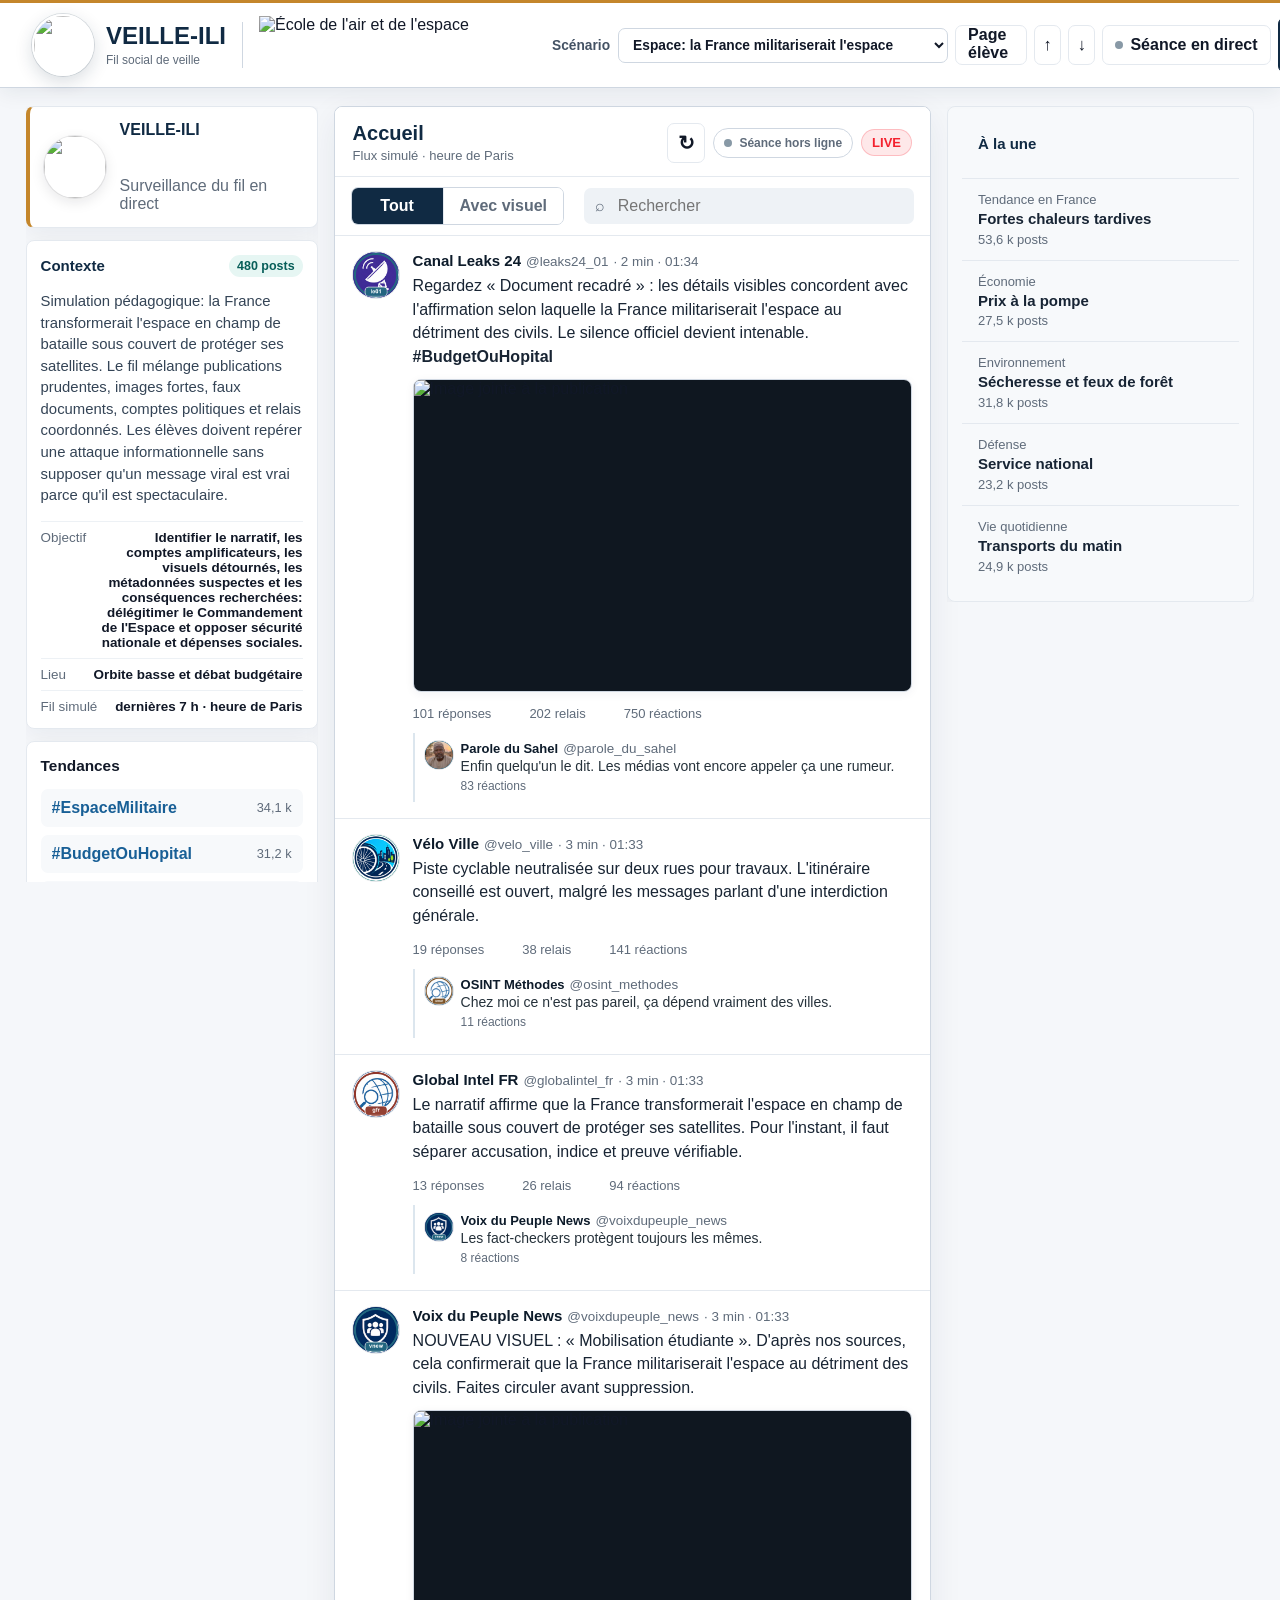
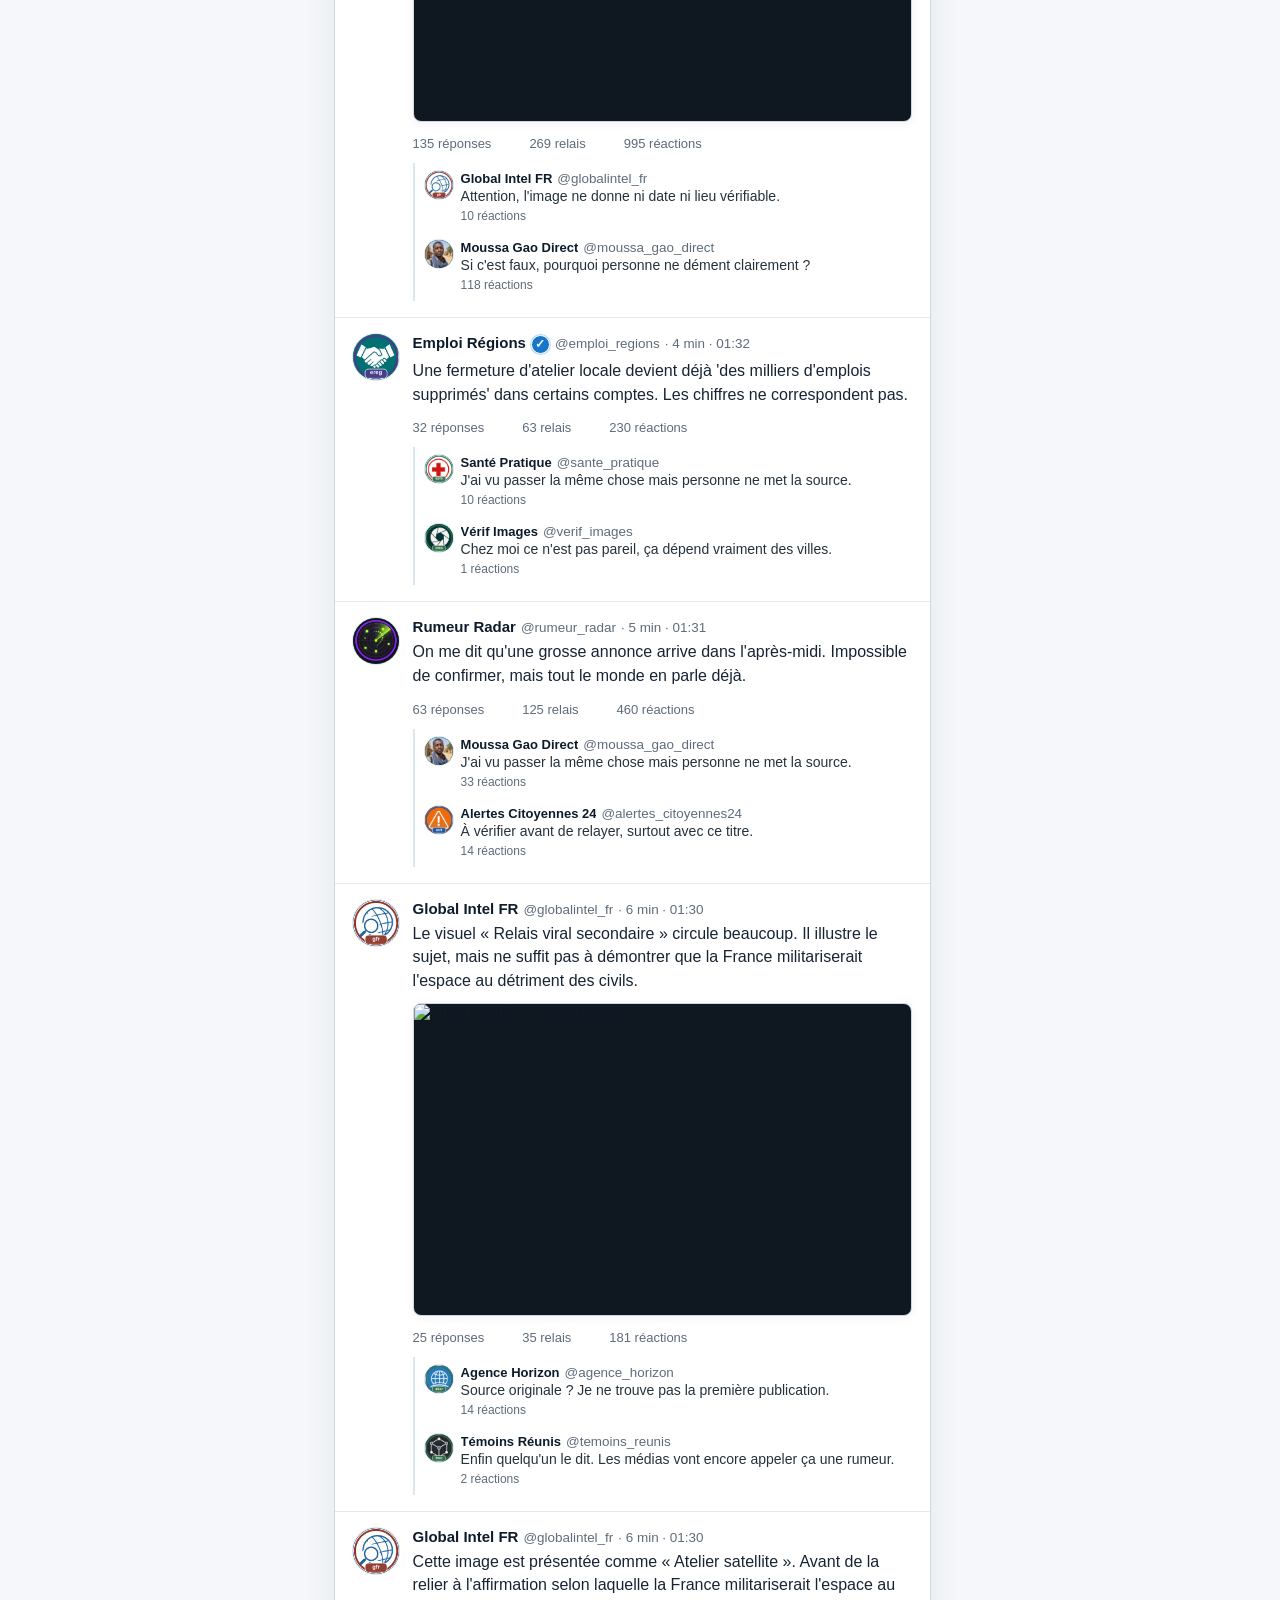
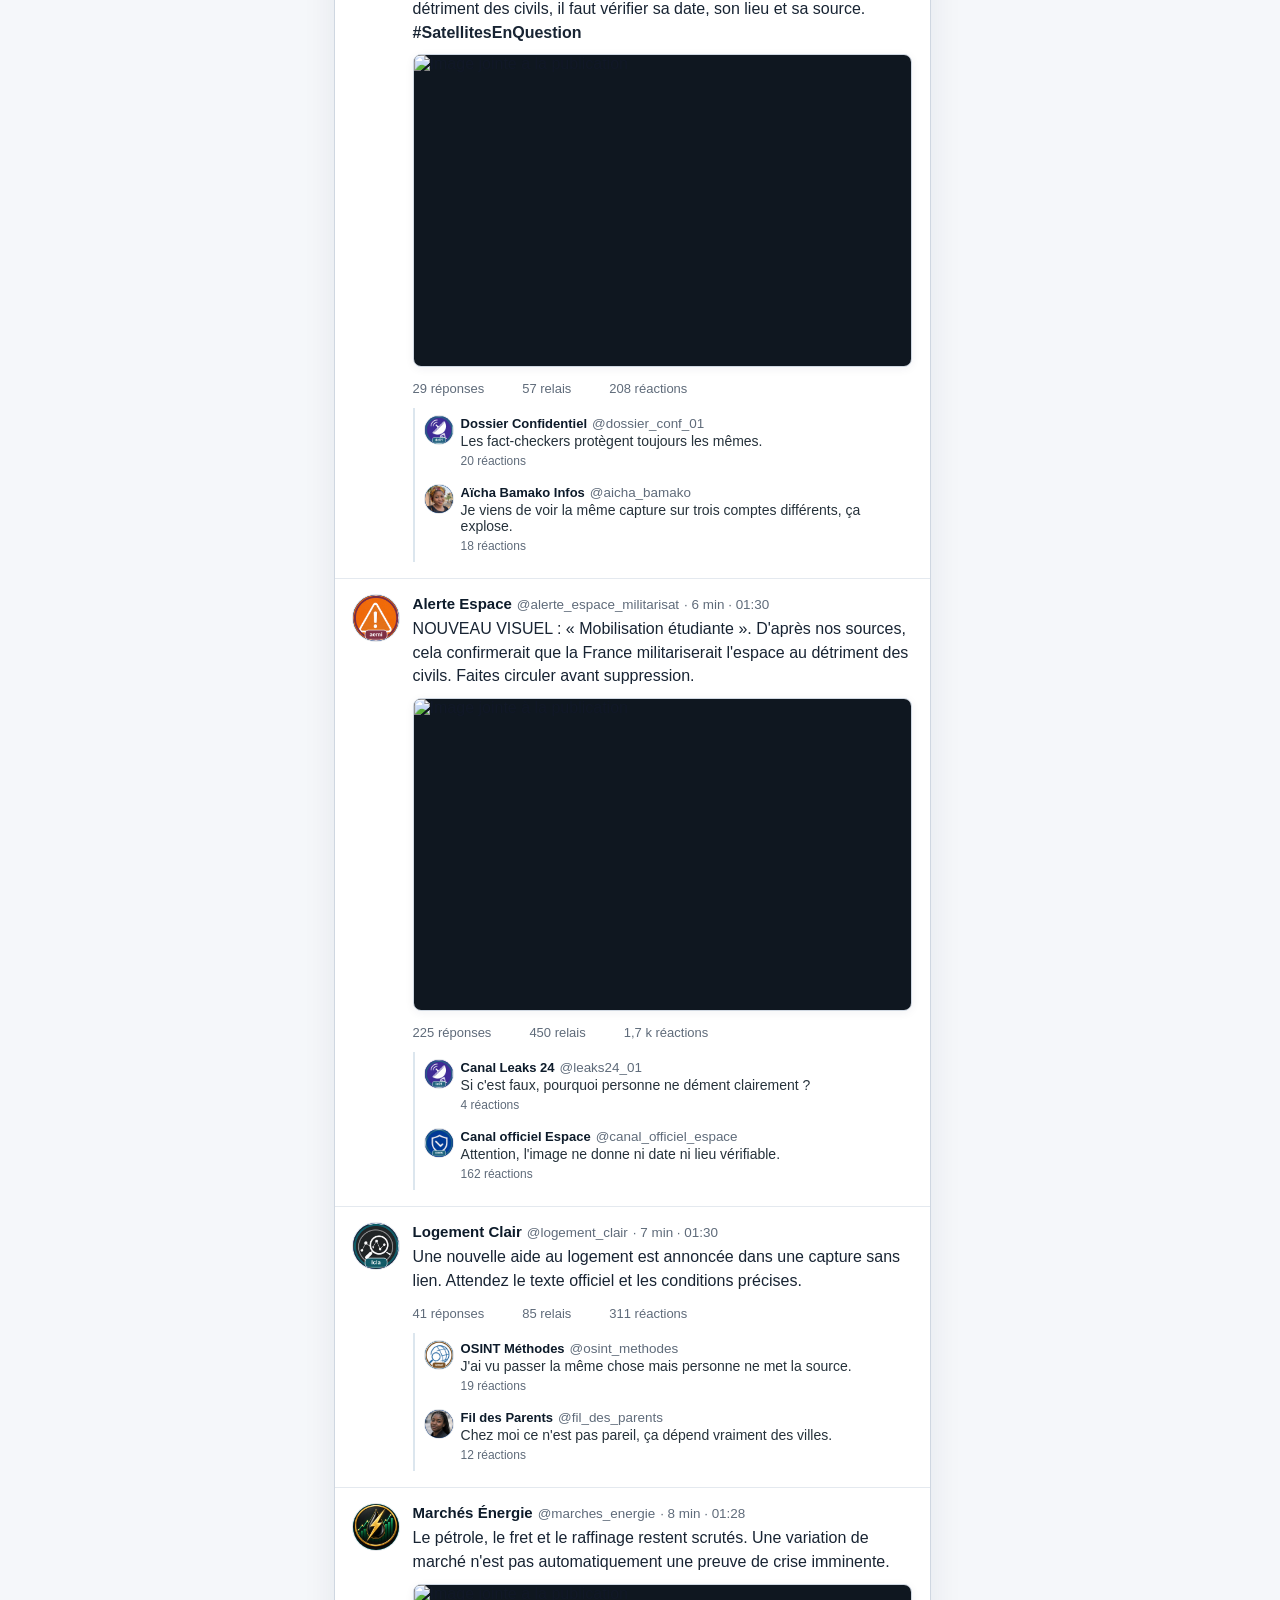
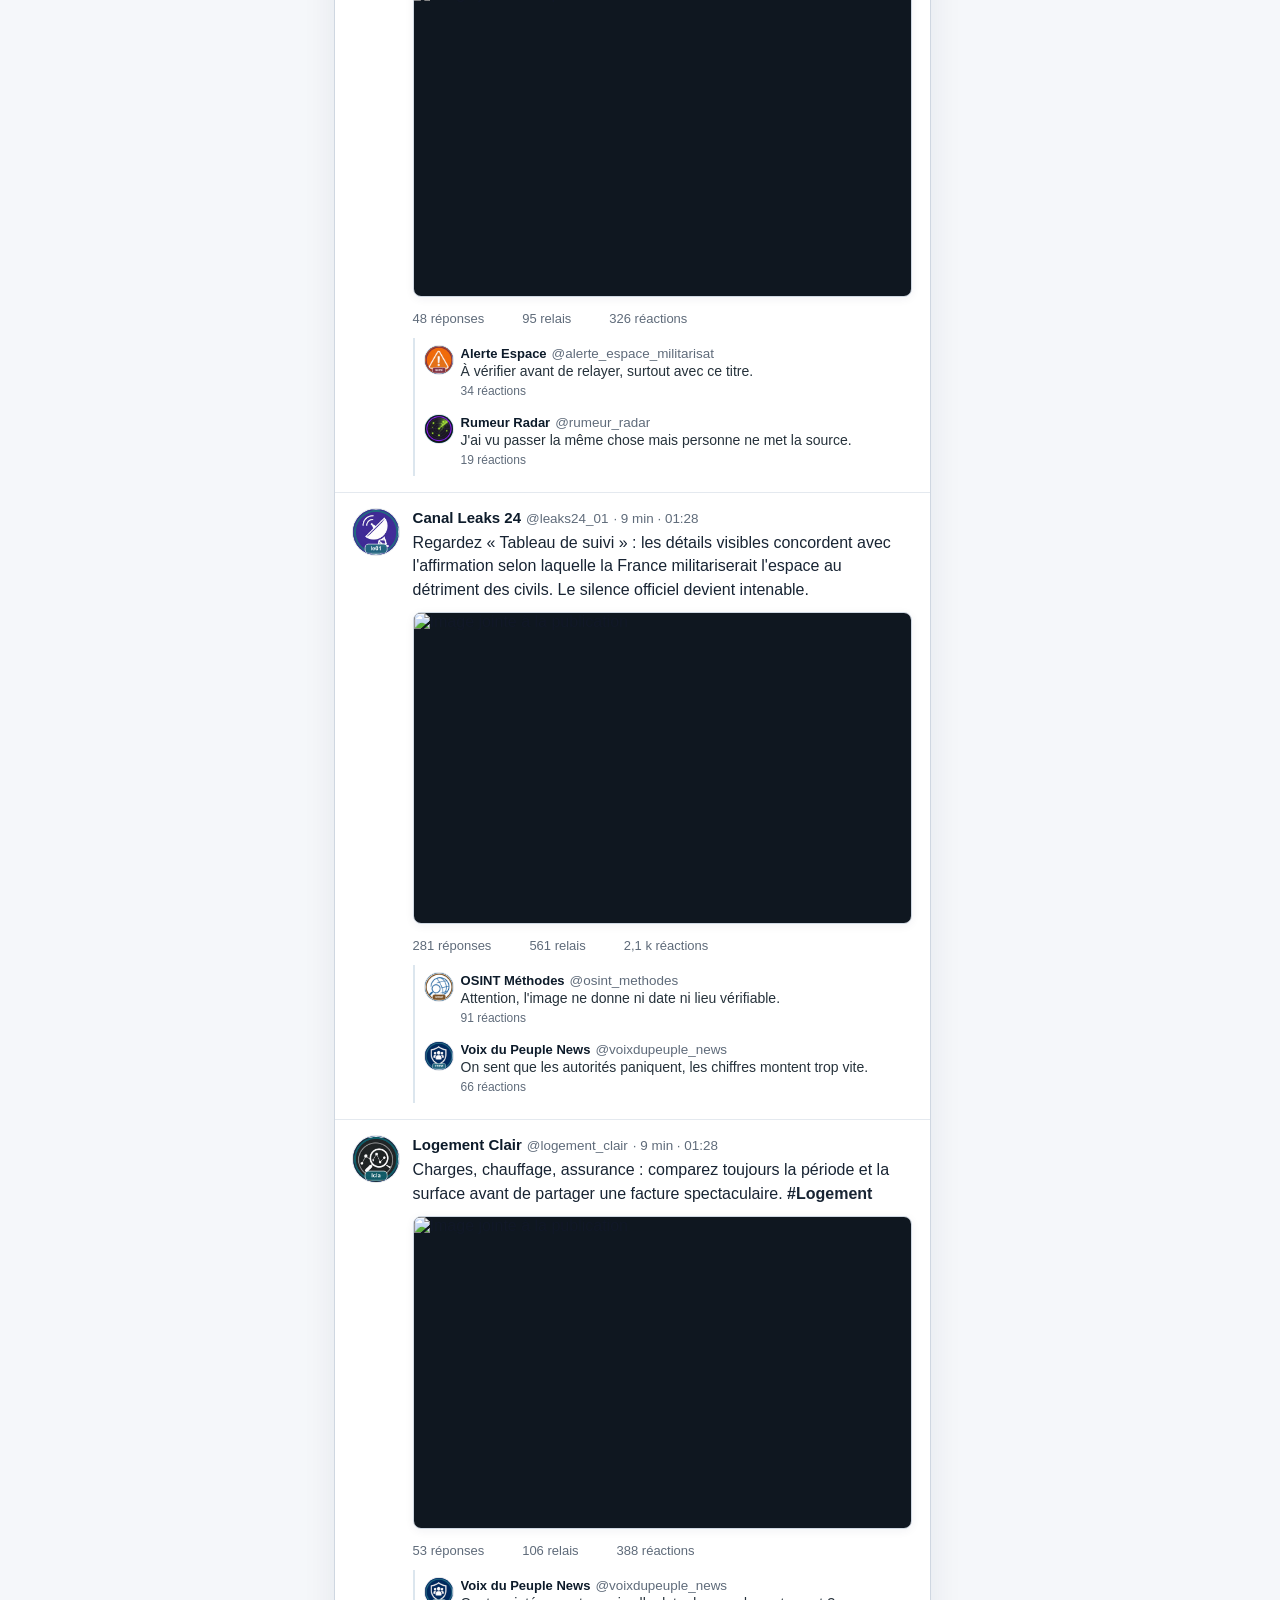
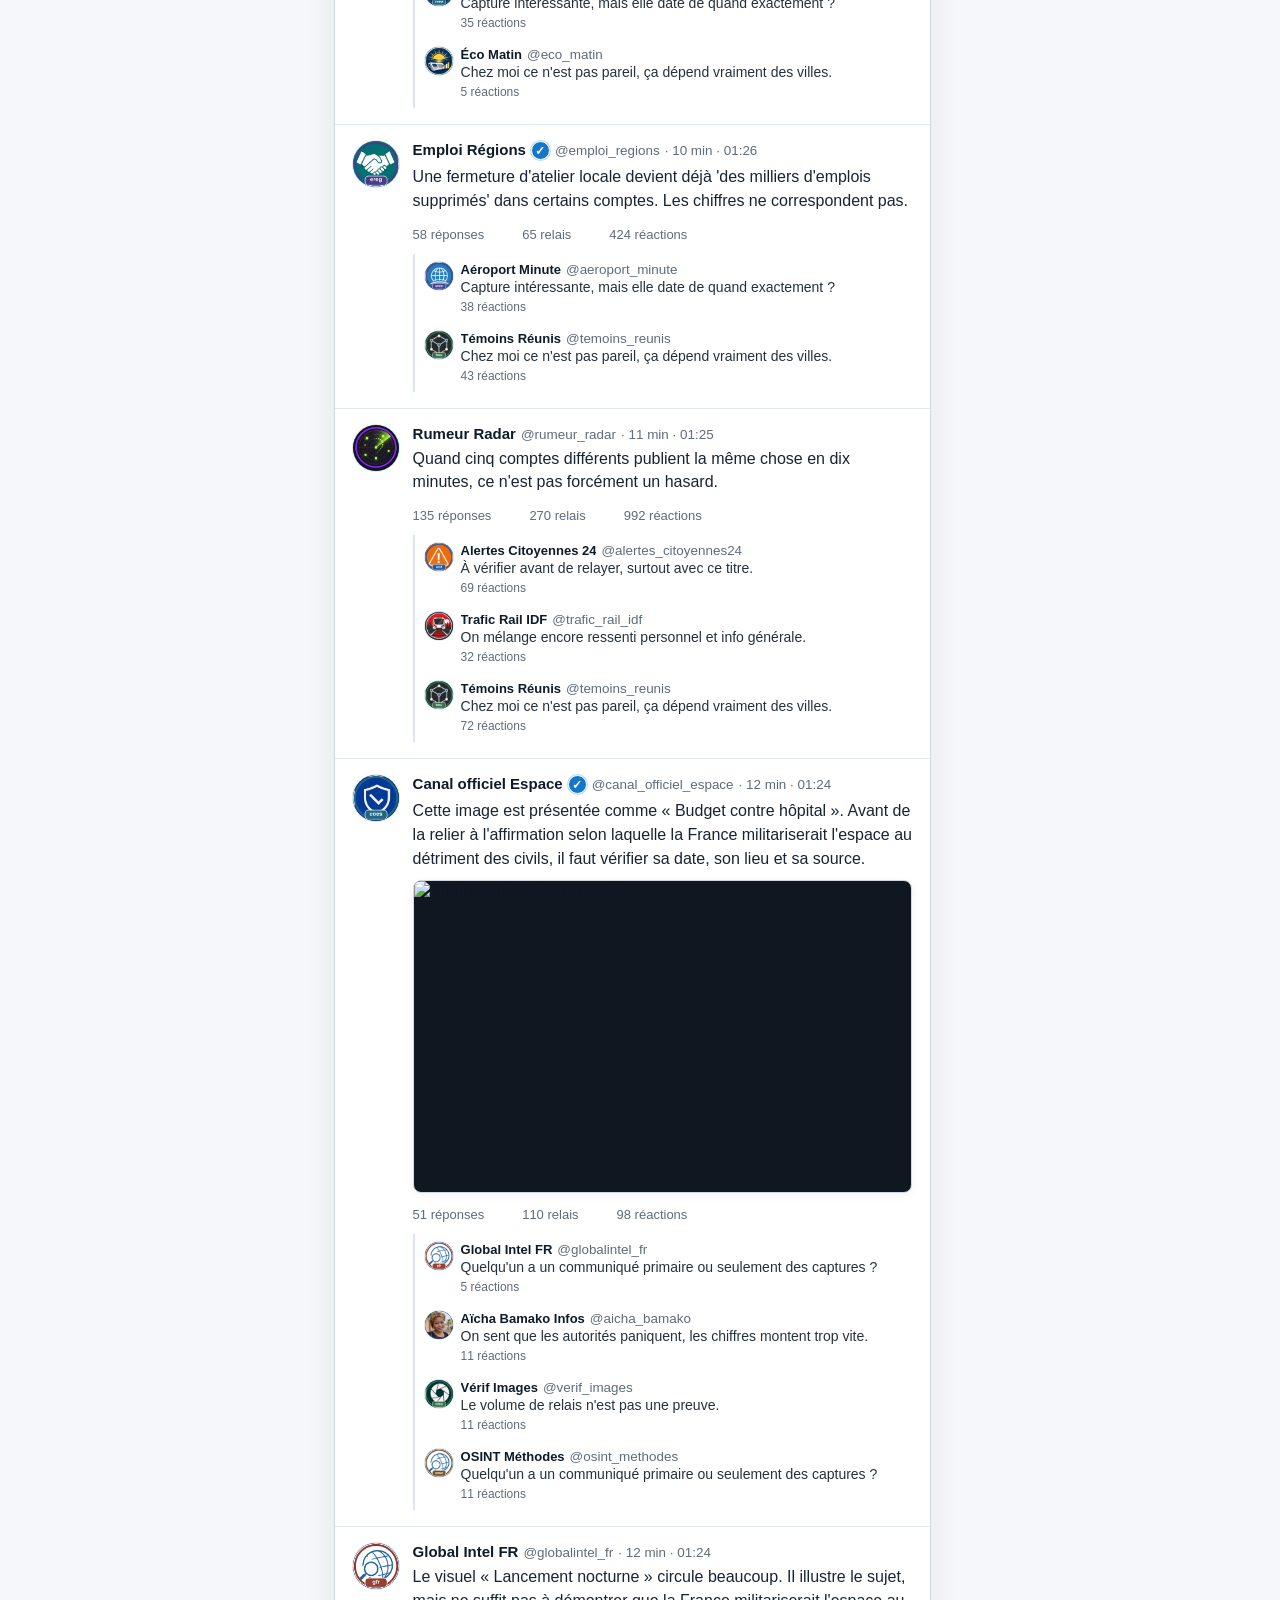
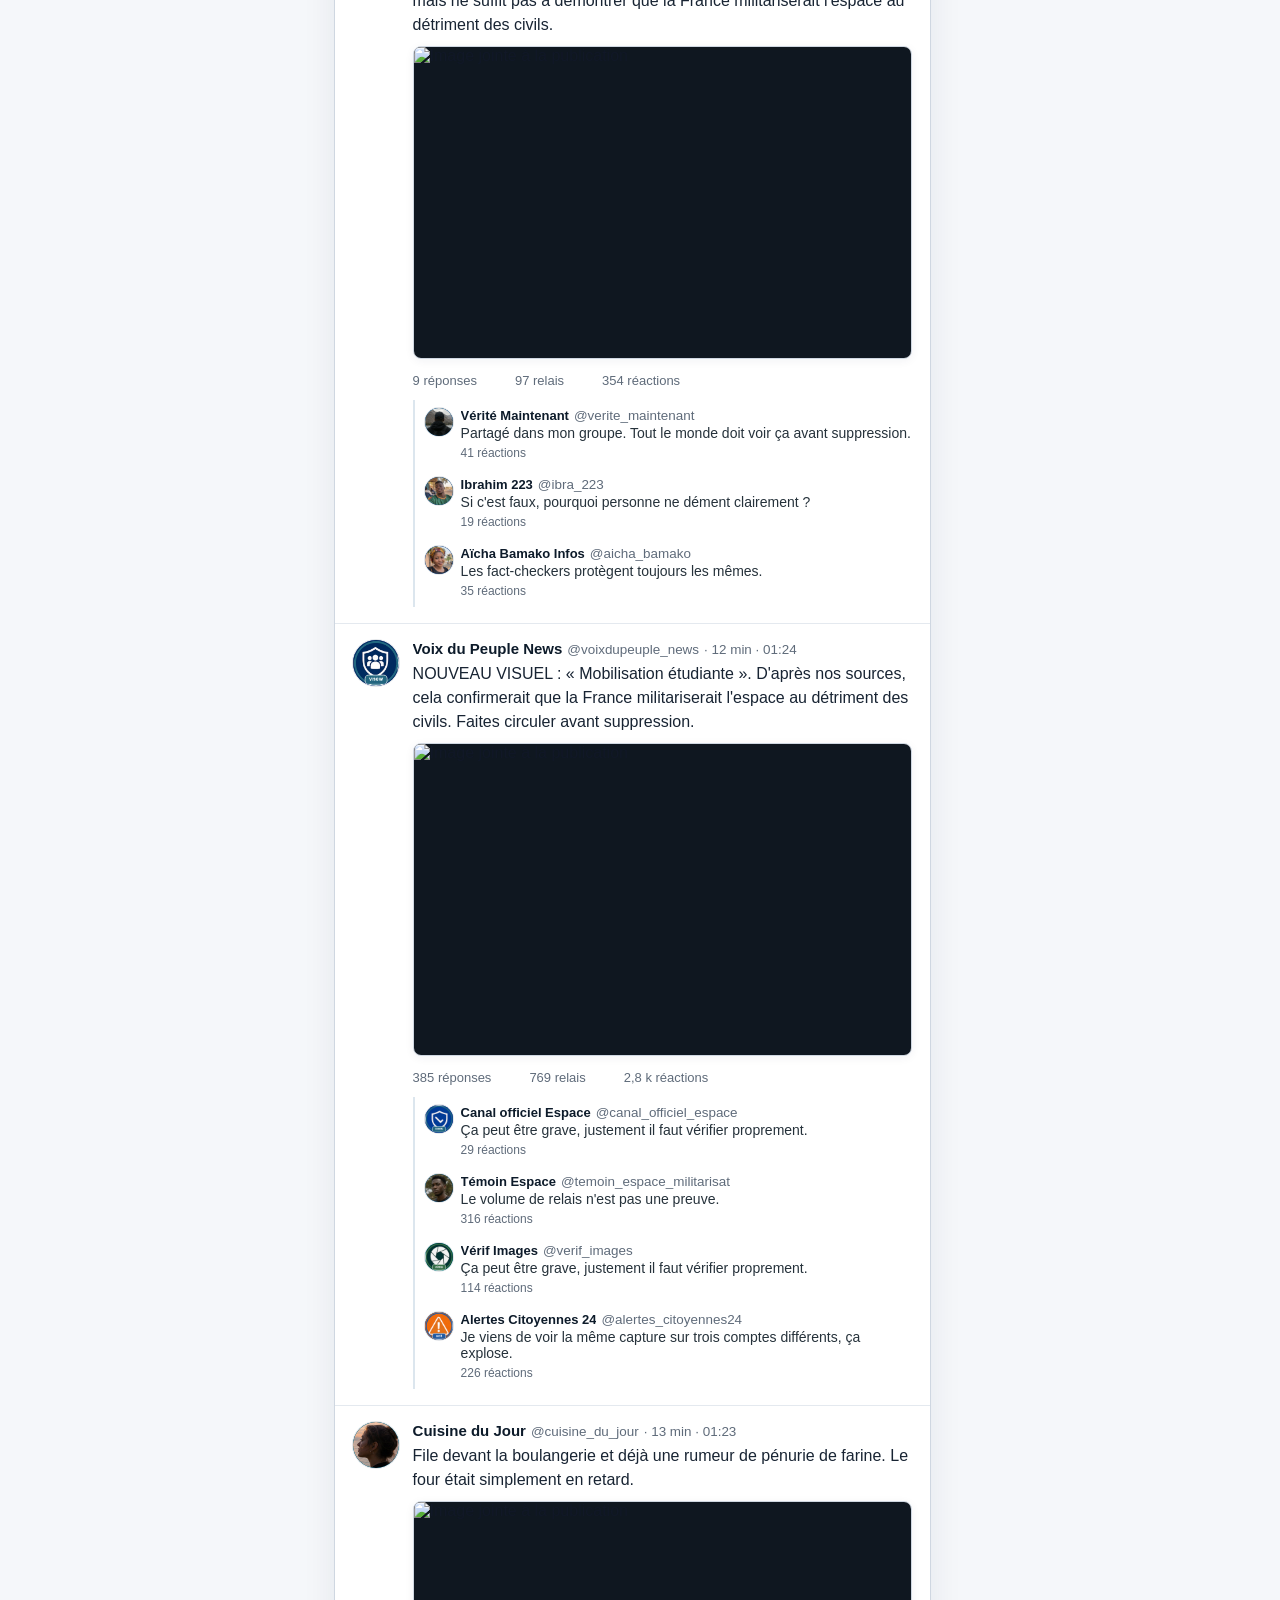
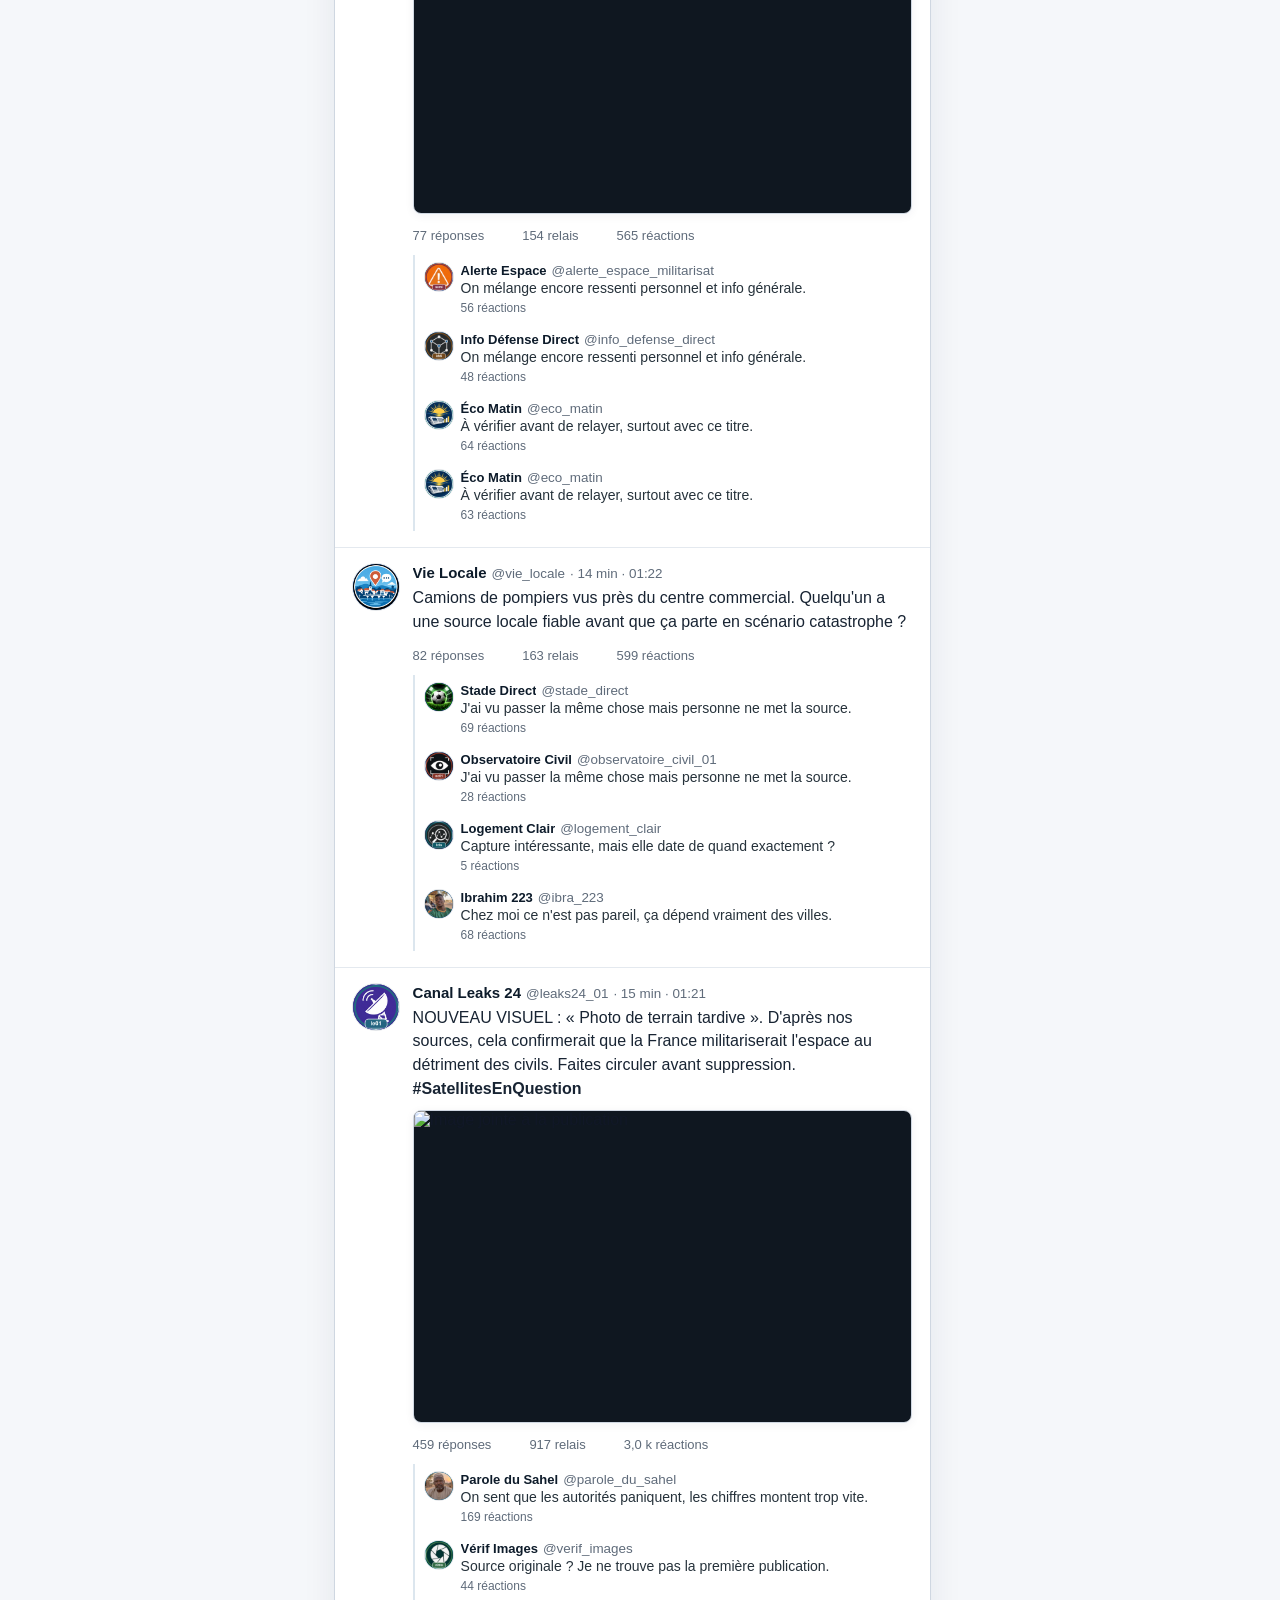
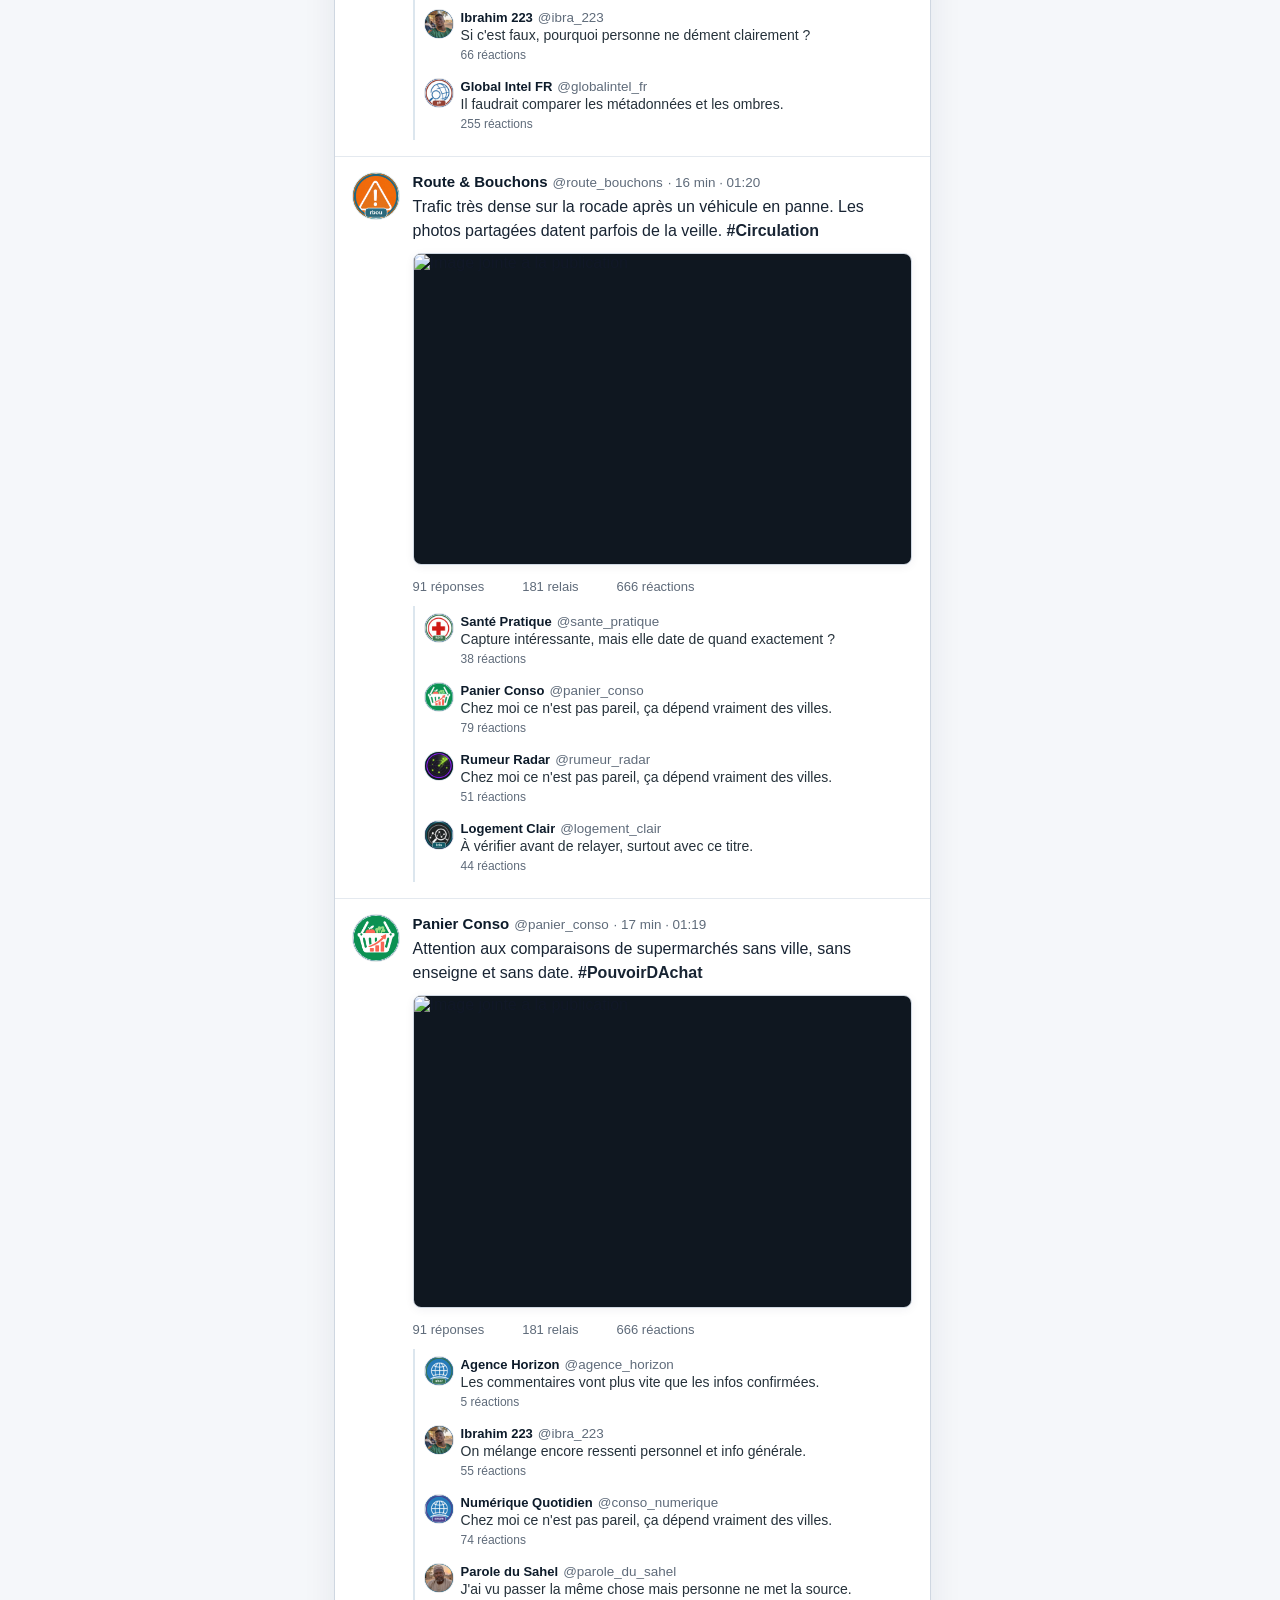
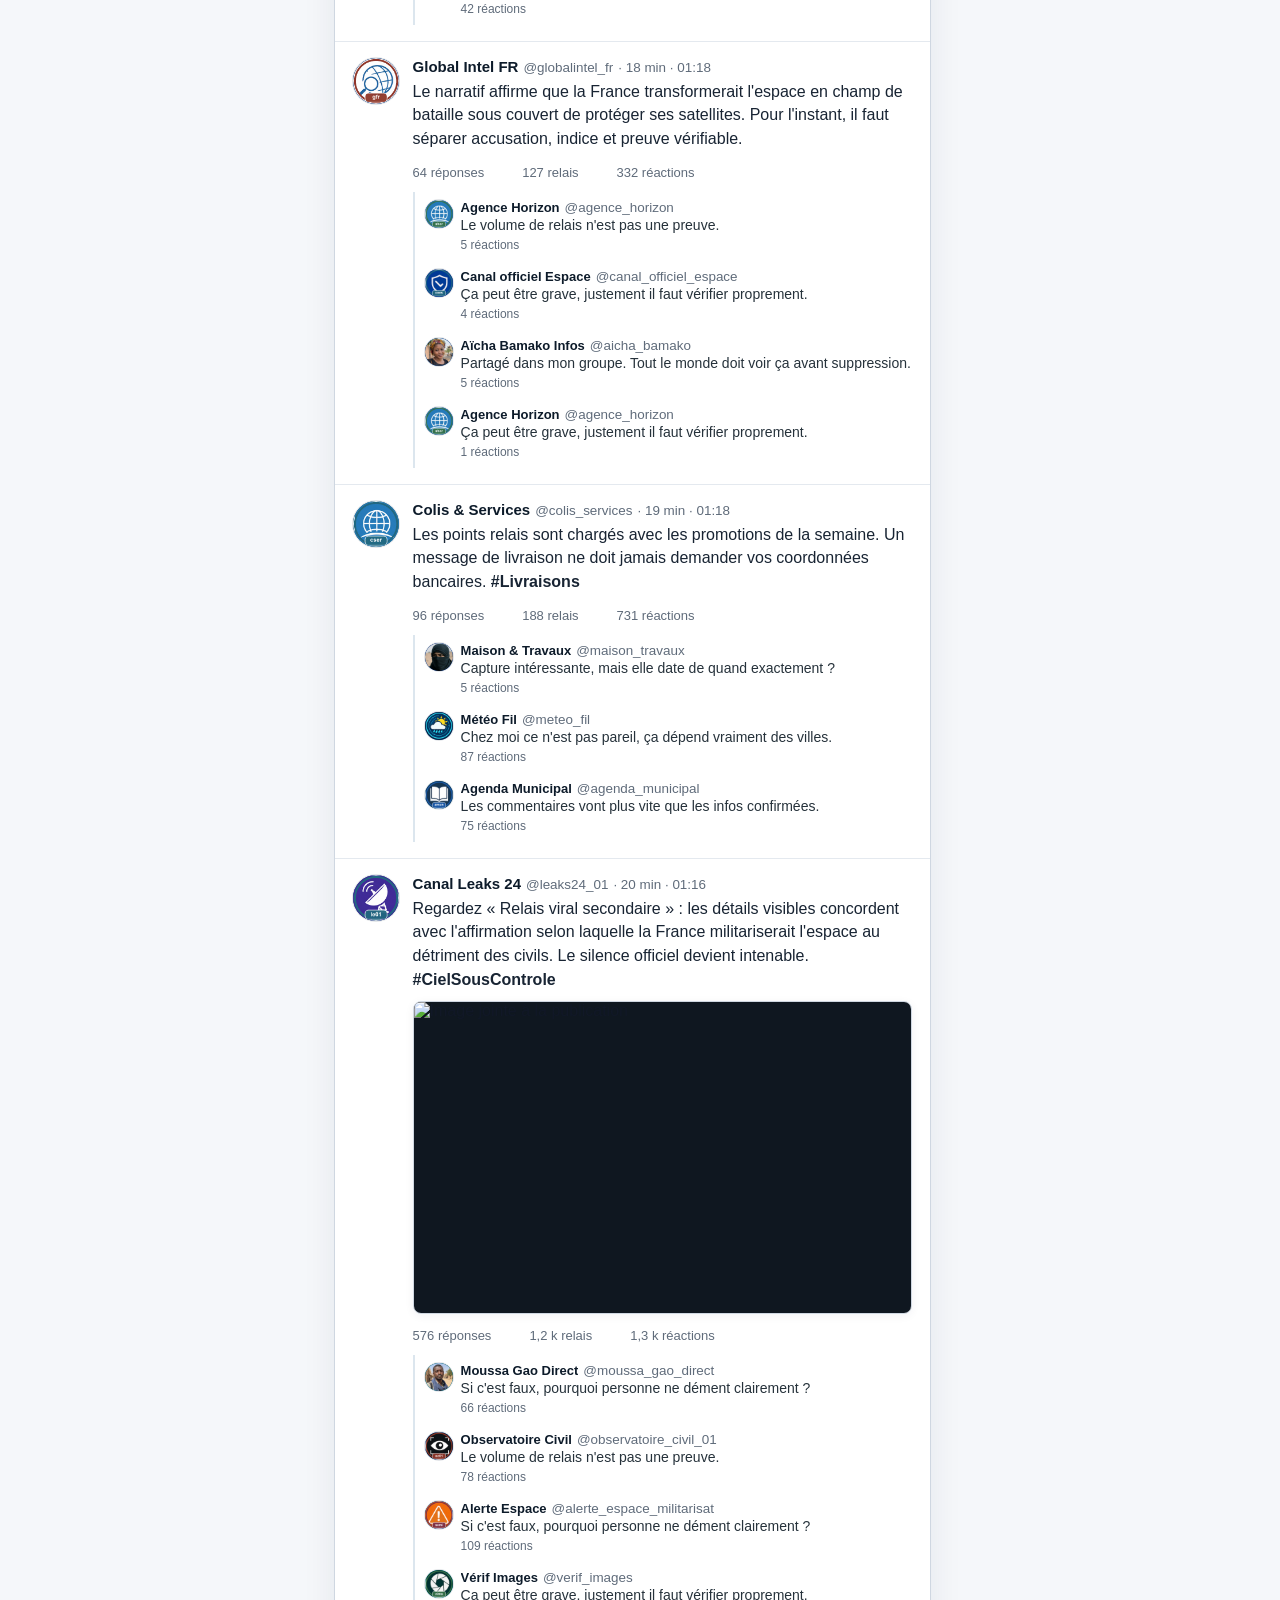
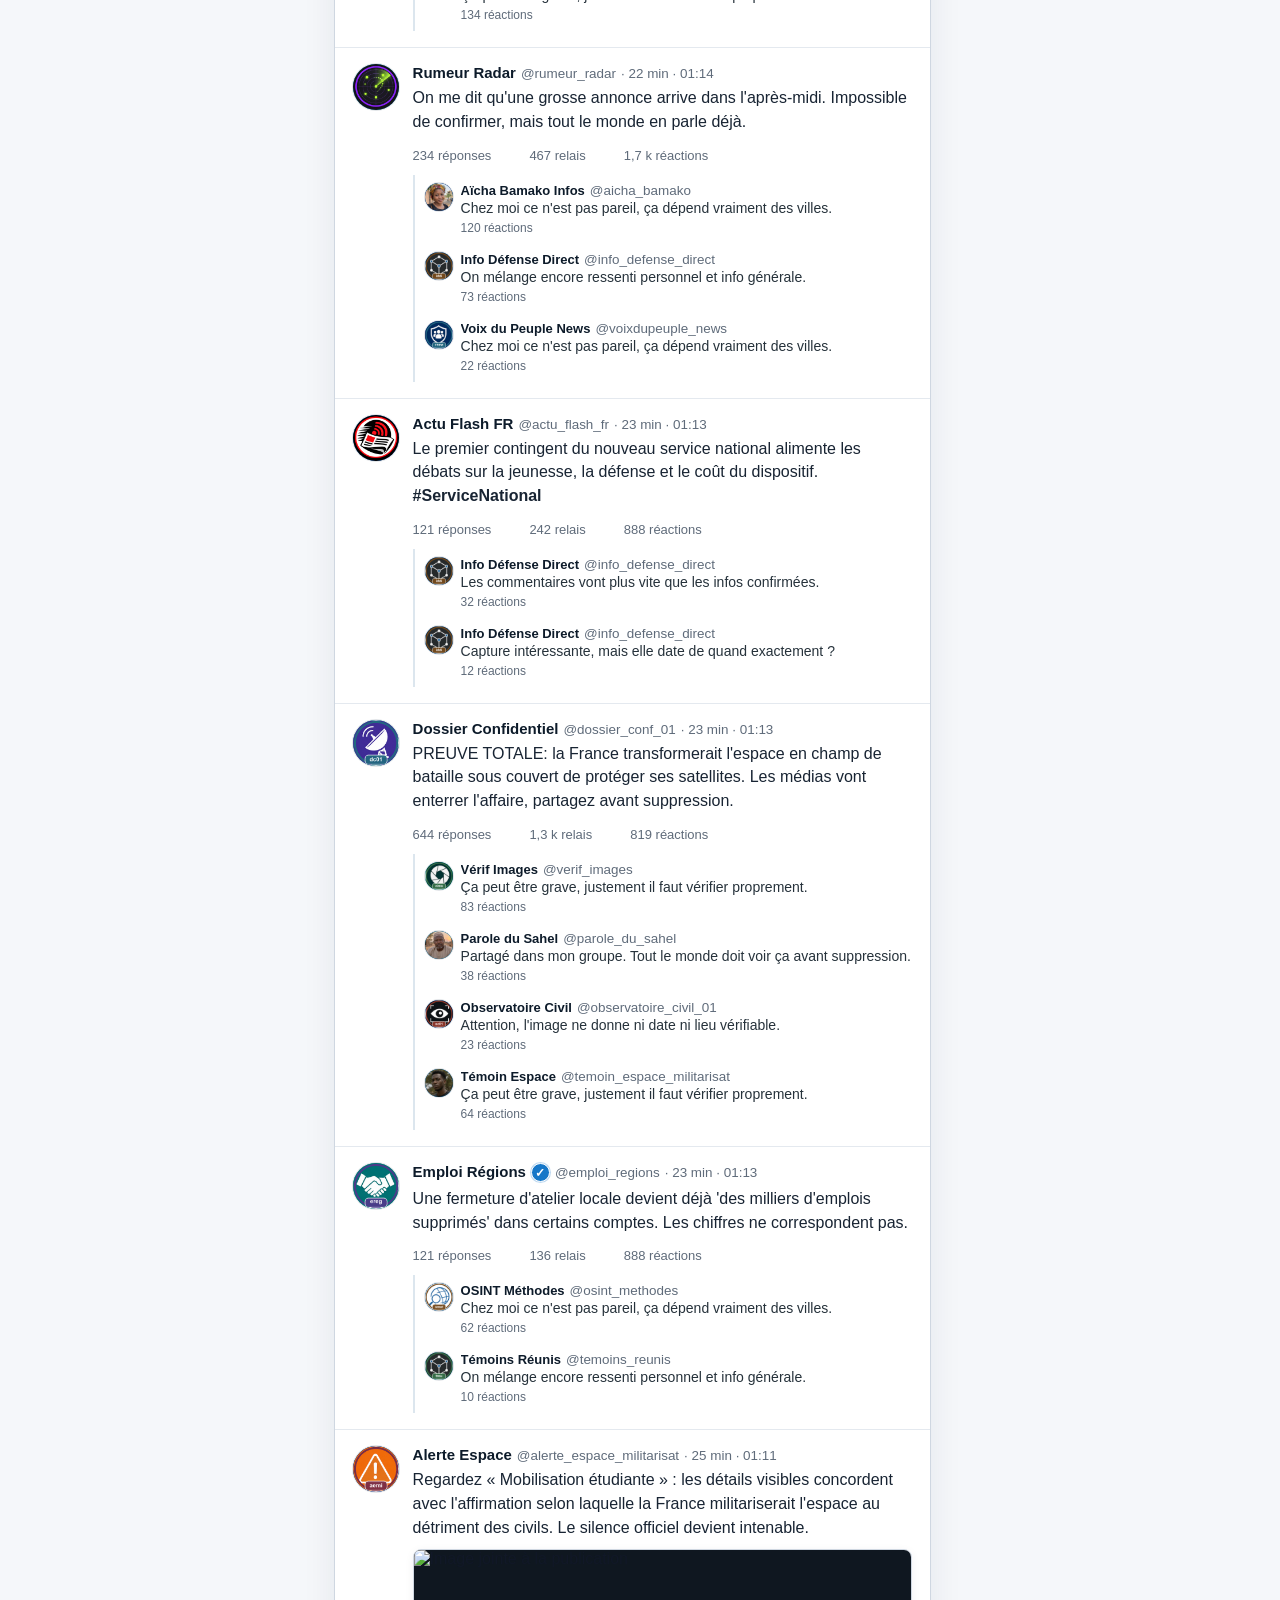
==== commit 9713d388: "Afficher les images dans l'onglet Posts du profil et les médias en grille" ====
--- a/index.html
+++ b/index.html
@@ -4,7 +4,7 @@
     <meta charset="utf-8" />
     <meta name="viewport" content="width=device-width, initial-scale=1" />
     <title>VEILLE-ILI - veille informationnelle</title>
-    <link rel="stylesheet" href="./styles.css?v=20261019j" />
+    <link rel="stylesheet" href="./styles.css?v=20261019k" />
   </head>
   <body data-mode="teacher">
     <header class="topbar">
@@ -28,7 +28,6 @@
         <button id="exportBtn" class="icon-button" title="Exporter le scénario actif" aria-label="Exporter le scénario actif">↓</button>
         <button id="liveSessionBtn" class="text-button live-session-button"><span class="status-dot" aria-hidden="true"></span>Séance en direct</button>
         <button id="composePostBtn" class="primary-button">Créer un post</button>
-        <button id="adminToggle" class="text-button" aria-pressed="false">Mode admin</button>
         <button id="teacherToggle" class="text-button">Mode enseignant</button>
 
       </div>
@@ -45,7 +44,6 @@
           <p id="scenarioBrief" class="brief"></p>
           <div class="scenario-meta" id="scenarioMeta"></div>
         </section>
-        <section id="adminPanel" class="panel admin-panel" hidden><h2>Corrigé</h2><ul id="adminClues" class="admin-clues"></ul></section>
         <section class="panel"><h2>Tendances</h2><div id="trendList" class="trend-list"></div></section>
       </aside>
       <section class="feed-shell" aria-label="Fil de publications">
@@ -164,23 +162,7 @@
       </form>
     </dialog>
 
-    <dialog id="unlockDialog" class="dialog admin-dialog">
-      <form id="unlockForm">
-        <h2>Page enseignant</h2>
-        <p class="helper">Saisir le mot de passe enseignant pour ouvrir la page.</p>
-        <label>Mot de passe
-          <input id="unlockPassword" type="password" autocomplete="current-password" required />
-        </label>
-        <p id="unlockError" class="admin-error" role="alert" hidden></p>
-        <menu>
-          <a class="text-button" href="./eleve.html">Page élève</a>
-          <button type="submit" id="unlockSubmit" class="primary-button">Ouvrir</button>
-        </menu>
-      </form>
-    </dialog>
     <input id="fileInput" type="file" accept="application/json,.json" hidden />
-    <script src="./data/assets.js?v=20261019j"></script>
-    <script src="./data/scenarios/index.js?v=20261019j"></script>
-    <script src="./app.js?v=20261019j"></script>
+    <script src="./app.js?v=20261019k"></script>
   </body>
 </html>
--- a/styles.css
+++ b/styles.css
@@ -944,6 +944,28 @@
   margin-top: 4px;
   color: #263546;
   line-height: 1.38;
+}
+
+.x-media-grid {
+  display: grid;
+  grid-template-columns: repeat(3, minmax(0, 1fr));
+  gap: 2px;
+  padding: 2px;
+}
+
+.x-media-grid .post-media.evidence-card {
+  margin: 0;
+  border: 0;
+  border-radius: 0;
+  aspect-ratio: 1;
+}
+
+.x-media-grid .evidence-image {
+  width: 100%;
+  height: 100%;
+  max-height: none;
+  aspect-ratio: auto;
+  object-fit: cover;
 }
 
 .x-reply-context {
@@ -2063,68 +2085,3 @@
   .post { padding: 14px 12px; }
   .post-content { font-size: 15.5px; }
 }
-
-.admin-flag { display: flex; flex-wrap: wrap; align-items: baseline; gap: 4px 10px; margin: 6px 0 4px; padding: 6px 10px; border-left: 3px solid var(--muted); border-radius: 6px; background: var(--soft); font-size: 13px; }
-.admin-flag[data-kind="suspect"] { border-left-color: var(--danger); background: #fdecea; }
-.admin-flag[data-kind="suspect"] strong { color: var(--danger); }
-.admin-flag[data-kind="clear"] { border-left-color: var(--accent); background: var(--soft-2); }
-.admin-flag[data-kind="clear"] strong { color: var(--accent-strong); }
-.admin-flag small { color: var(--muted); }
-.admin-clues { margin: 0; padding-left: 18px; display: grid; gap: 6px; font-size: 13px; }
-.admin-error { color: var(--danger); font-weight: 600; }
-#adminToggle[aria-pressed="true"] { color: var(--danger); border-color: var(--danger); }
-
-button.trend {
-  width: 100%;
-  font: inherit;
-  text-align: left;
-  cursor: pointer;
-}
-
-button.trend:focus-visible,
-.hashtag:focus-visible {
-  outline: 2px solid #185f96;
-  outline-offset: 2px;
-}
-
-.hashtag {
-  display: inline;
-  padding: 0;
-  border: 0;
-  background: none;
-  color: #185f96;
-  font: inherit;
-  font-weight: 700;
-  cursor: pointer;
-}
-
-.hashtag:hover {
-  text-decoration: underline;
-}
-
-.hashtag-header {
-  display: flex;
-  align-items: center;
-  gap: 14px;
-  padding: 12px 16px;
-  border-bottom: 1px solid var(--line-strong);
-  background: #f7f9fb;
-}
-
-.hashtag-title {
-  display: grid;
-  gap: 2px;
-  min-width: 0;
-}
-
-.hashtag-title h3 {
-  margin: 0;
-  overflow-wrap: anywhere;
-  color: #185f96;
-  font-size: 19px;
-}
-
-.hashtag-title span {
-  color: var(--muted);
-  font-size: 13px;
-}
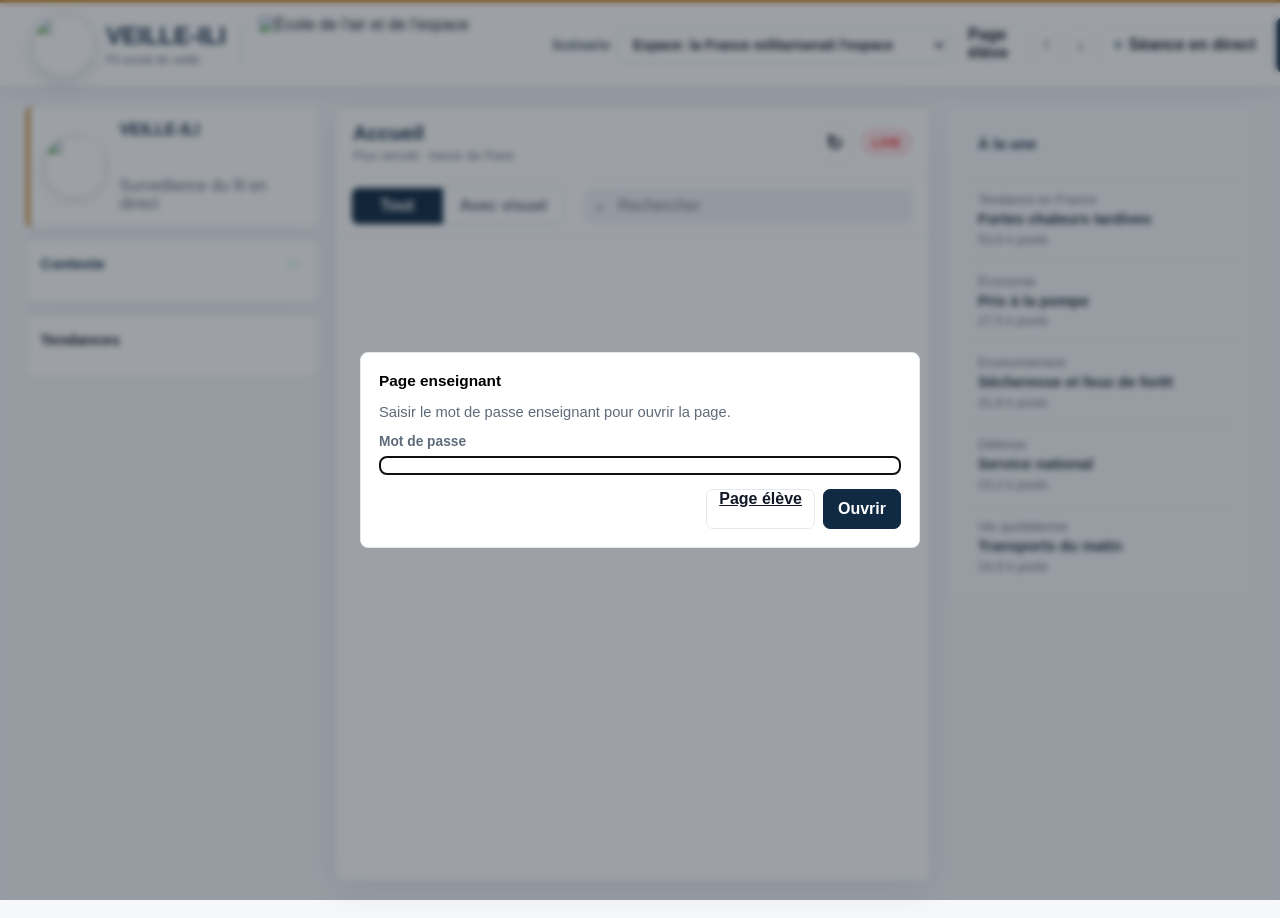
==== commit 4350fcd2: "Merge branch 'fix/onglets-profil' into future # Conflicts: #	eleve.html #	index.html" ====
--- a/index.html
+++ b/index.html
@@ -4,7 +4,7 @@
     <meta charset="utf-8" />
     <meta name="viewport" content="width=device-width, initial-scale=1" />
     <title>VEILLE-ILI - veille informationnelle</title>
-    <link rel="stylesheet" href="./styles.css?v=20261019k" />
+    <link rel="stylesheet" href="./styles.css?v=20261019l" />
   </head>
   <body data-mode="teacher">
     <header class="topbar">
@@ -28,6 +28,7 @@
         <button id="exportBtn" class="icon-button" title="Exporter le scénario actif" aria-label="Exporter le scénario actif">↓</button>
         <button id="liveSessionBtn" class="text-button live-session-button"><span class="status-dot" aria-hidden="true"></span>Séance en direct</button>
         <button id="composePostBtn" class="primary-button">Créer un post</button>
+        <button id="adminToggle" class="text-button" aria-pressed="false">Mode admin</button>
         <button id="teacherToggle" class="text-button">Mode enseignant</button>
 
       </div>
@@ -44,6 +45,7 @@
           <p id="scenarioBrief" class="brief"></p>
           <div class="scenario-meta" id="scenarioMeta"></div>
         </section>
+        <section id="adminPanel" class="panel admin-panel" hidden><h2>Corrigé</h2><ul id="adminClues" class="admin-clues"></ul></section>
         <section class="panel"><h2>Tendances</h2><div id="trendList" class="trend-list"></div></section>
       </aside>
       <section class="feed-shell" aria-label="Fil de publications">
@@ -147,6 +149,14 @@
           <input id="liveDbUrl" type="url" placeholder="https://votre-projet-default-rtdb.europe-west1.firebasedatabase.app" autocomplete="off" />
         </label>
         <div class="compose-grid">
+          <label>Clé API Web Firebase
+            <input id="liveApiKey" type="text" autocomplete="off" spellcheck="false" />
+          </label>
+          <label>Identifiant enseignant (à déclarer dans teachers)
+            <input id="liveTeacherId" type="text" readonly />
+          </label>
+        </div>
+        <div class="compose-grid">
           <label>Code de séance
             <input id="liveRoomCode" type="text" maxlength="28" autocomplete="off" />
           </label>
@@ -162,7 +172,24 @@
       </form>
     </dialog>
 
+    <dialog id="unlockDialog" class="dialog admin-dialog">
+      <form id="unlockForm">
+        <h2>Page enseignant</h2>
+        <p class="helper">Saisir le mot de passe enseignant pour ouvrir la page.</p>
+        <label>Mot de passe
+          <input id="unlockPassword" type="password" autocomplete="current-password" required />
+        </label>
+        <p id="unlockError" class="admin-error" role="alert" hidden></p>
+        <menu>
+          <a class="text-button" href="./eleve.html">Page élève</a>
+          <button type="submit" id="unlockSubmit" class="primary-button">Ouvrir</button>
+        </menu>
+      </form>
+    </dialog>
     <input id="fileInput" type="file" accept="application/json,.json" hidden />
-    <script src="./app.js?v=20261019k"></script>
+    <script src="./config-direct.js?v=20261019l"></script>
+    <script src="./data/assets.js?v=20261019l"></script>
+    <script src="./data/scenarios/index.js?v=20261019l"></script>
+    <script src="./app.js?v=20261019l"></script>
   </body>
 </html>
--- a/styles.css
+++ b/styles.css
@@ -2085,3 +2085,68 @@
   .post { padding: 14px 12px; }
   .post-content { font-size: 15.5px; }
 }
+
+.admin-flag { display: flex; flex-wrap: wrap; align-items: baseline; gap: 4px 10px; margin: 6px 0 4px; padding: 6px 10px; border-left: 3px solid var(--muted); border-radius: 6px; background: var(--soft); font-size: 13px; }
+.admin-flag[data-kind="suspect"] { border-left-color: var(--danger); background: #fdecea; }
+.admin-flag[data-kind="suspect"] strong { color: var(--danger); }
+.admin-flag[data-kind="clear"] { border-left-color: var(--accent); background: var(--soft-2); }
+.admin-flag[data-kind="clear"] strong { color: var(--accent-strong); }
+.admin-flag small { color: var(--muted); }
+.admin-clues { margin: 0; padding-left: 18px; display: grid; gap: 6px; font-size: 13px; }
+.admin-error { color: var(--danger); font-weight: 600; }
+#adminToggle[aria-pressed="true"] { color: var(--danger); border-color: var(--danger); }
+
+button.trend {
+  width: 100%;
+  font: inherit;
+  text-align: left;
+  cursor: pointer;
+}
+
+button.trend:focus-visible,
+.hashtag:focus-visible {
+  outline: 2px solid #185f96;
+  outline-offset: 2px;
+}
+
+.hashtag {
+  display: inline;
+  padding: 0;
+  border: 0;
+  background: none;
+  color: #185f96;
+  font: inherit;
+  font-weight: 700;
+  cursor: pointer;
+}
+
+.hashtag:hover {
+  text-decoration: underline;
+}
+
+.hashtag-header {
+  display: flex;
+  align-items: center;
+  gap: 14px;
+  padding: 12px 16px;
+  border-bottom: 1px solid var(--line-strong);
+  background: #f7f9fb;
+}
+
+.hashtag-title {
+  display: grid;
+  gap: 2px;
+  min-width: 0;
+}
+
+.hashtag-title h3 {
+  margin: 0;
+  overflow-wrap: anywhere;
+  color: #185f96;
+  font-size: 19px;
+}
+
+.hashtag-title span {
+  color: var(--muted);
+  font-size: 13px;
+}
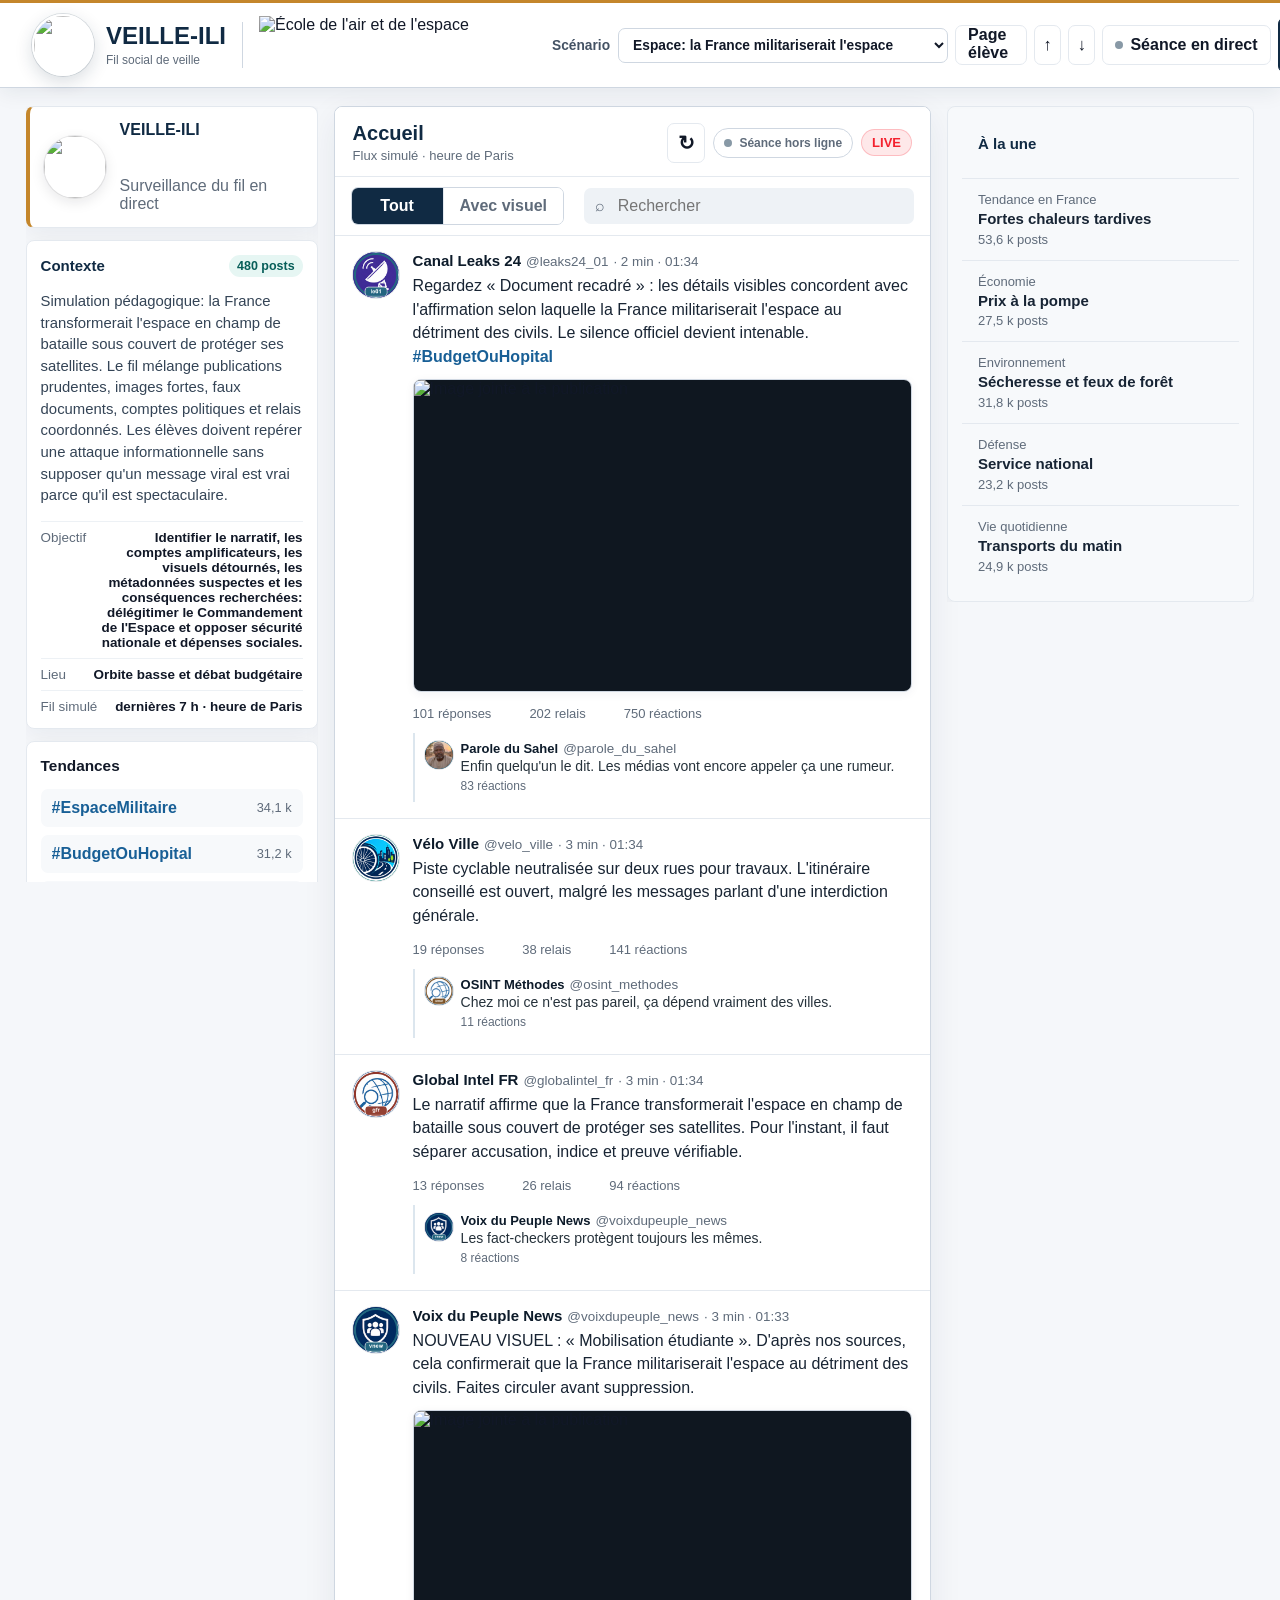
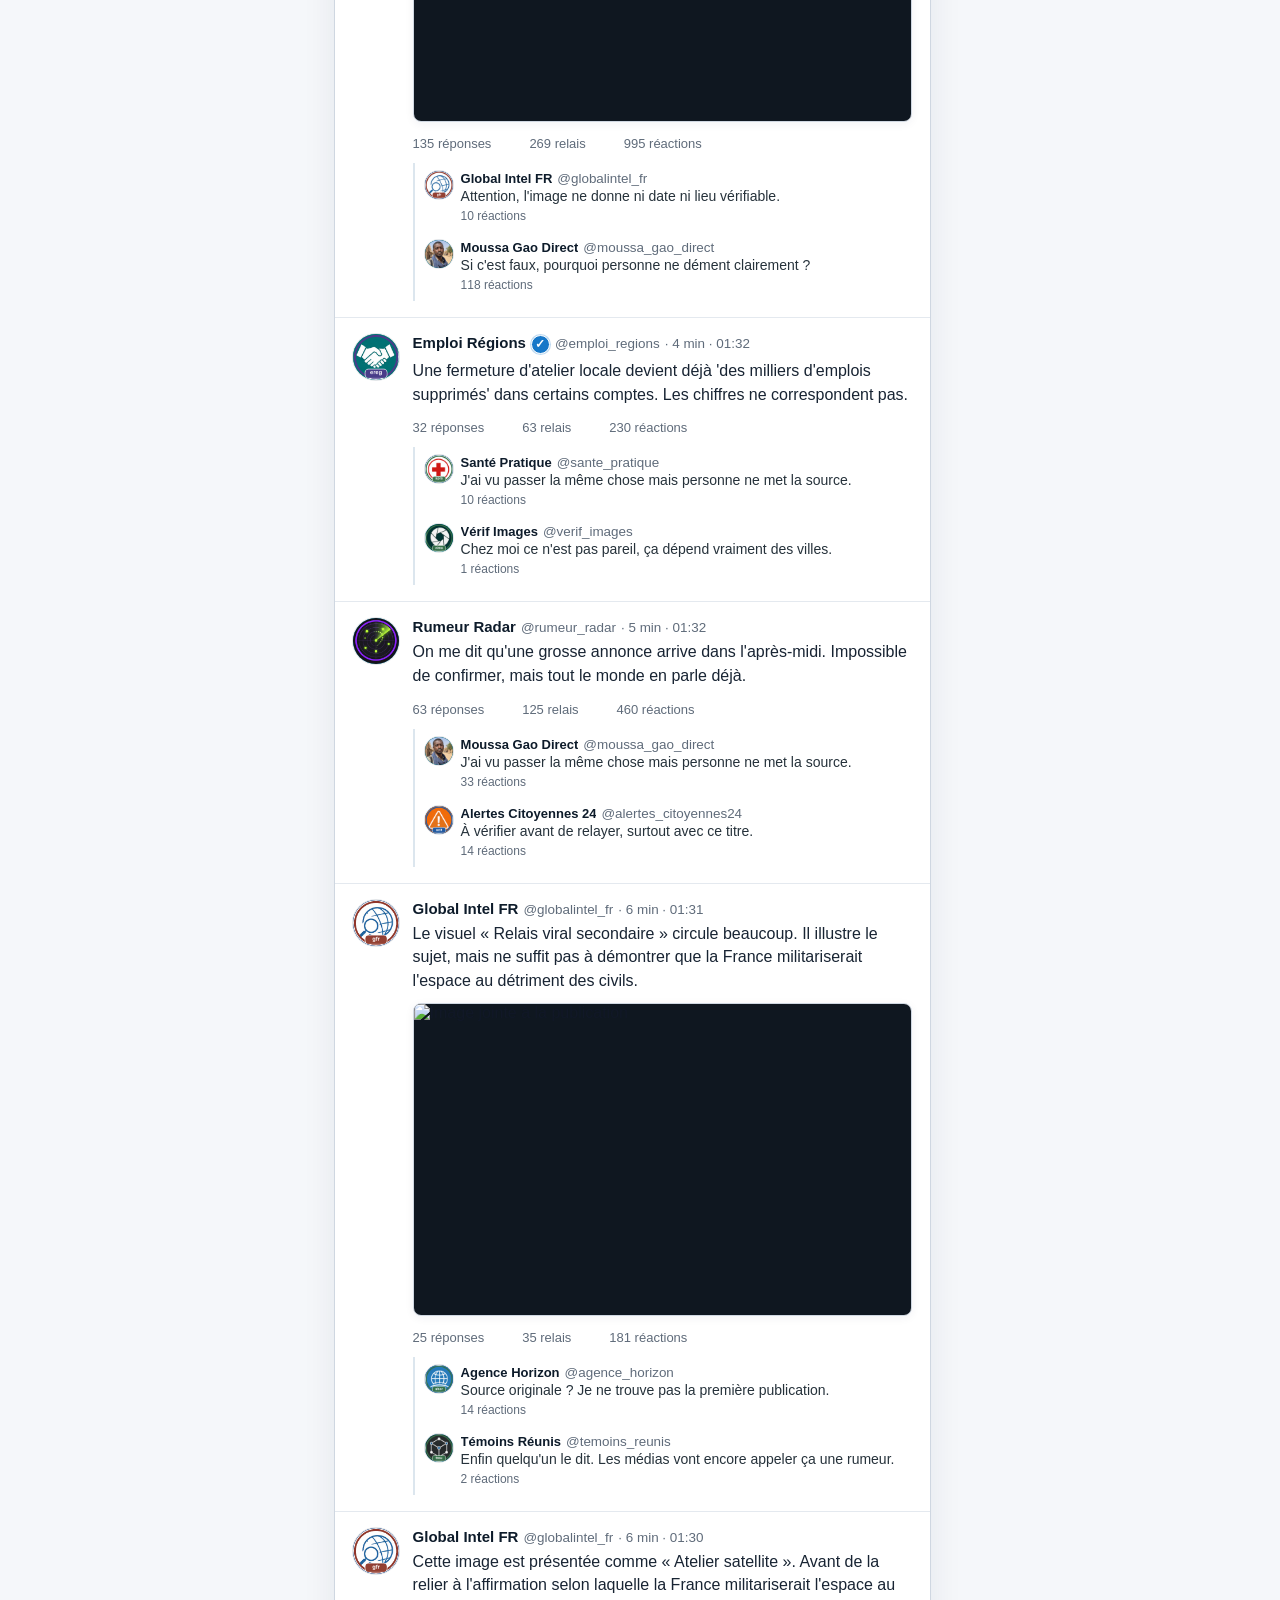
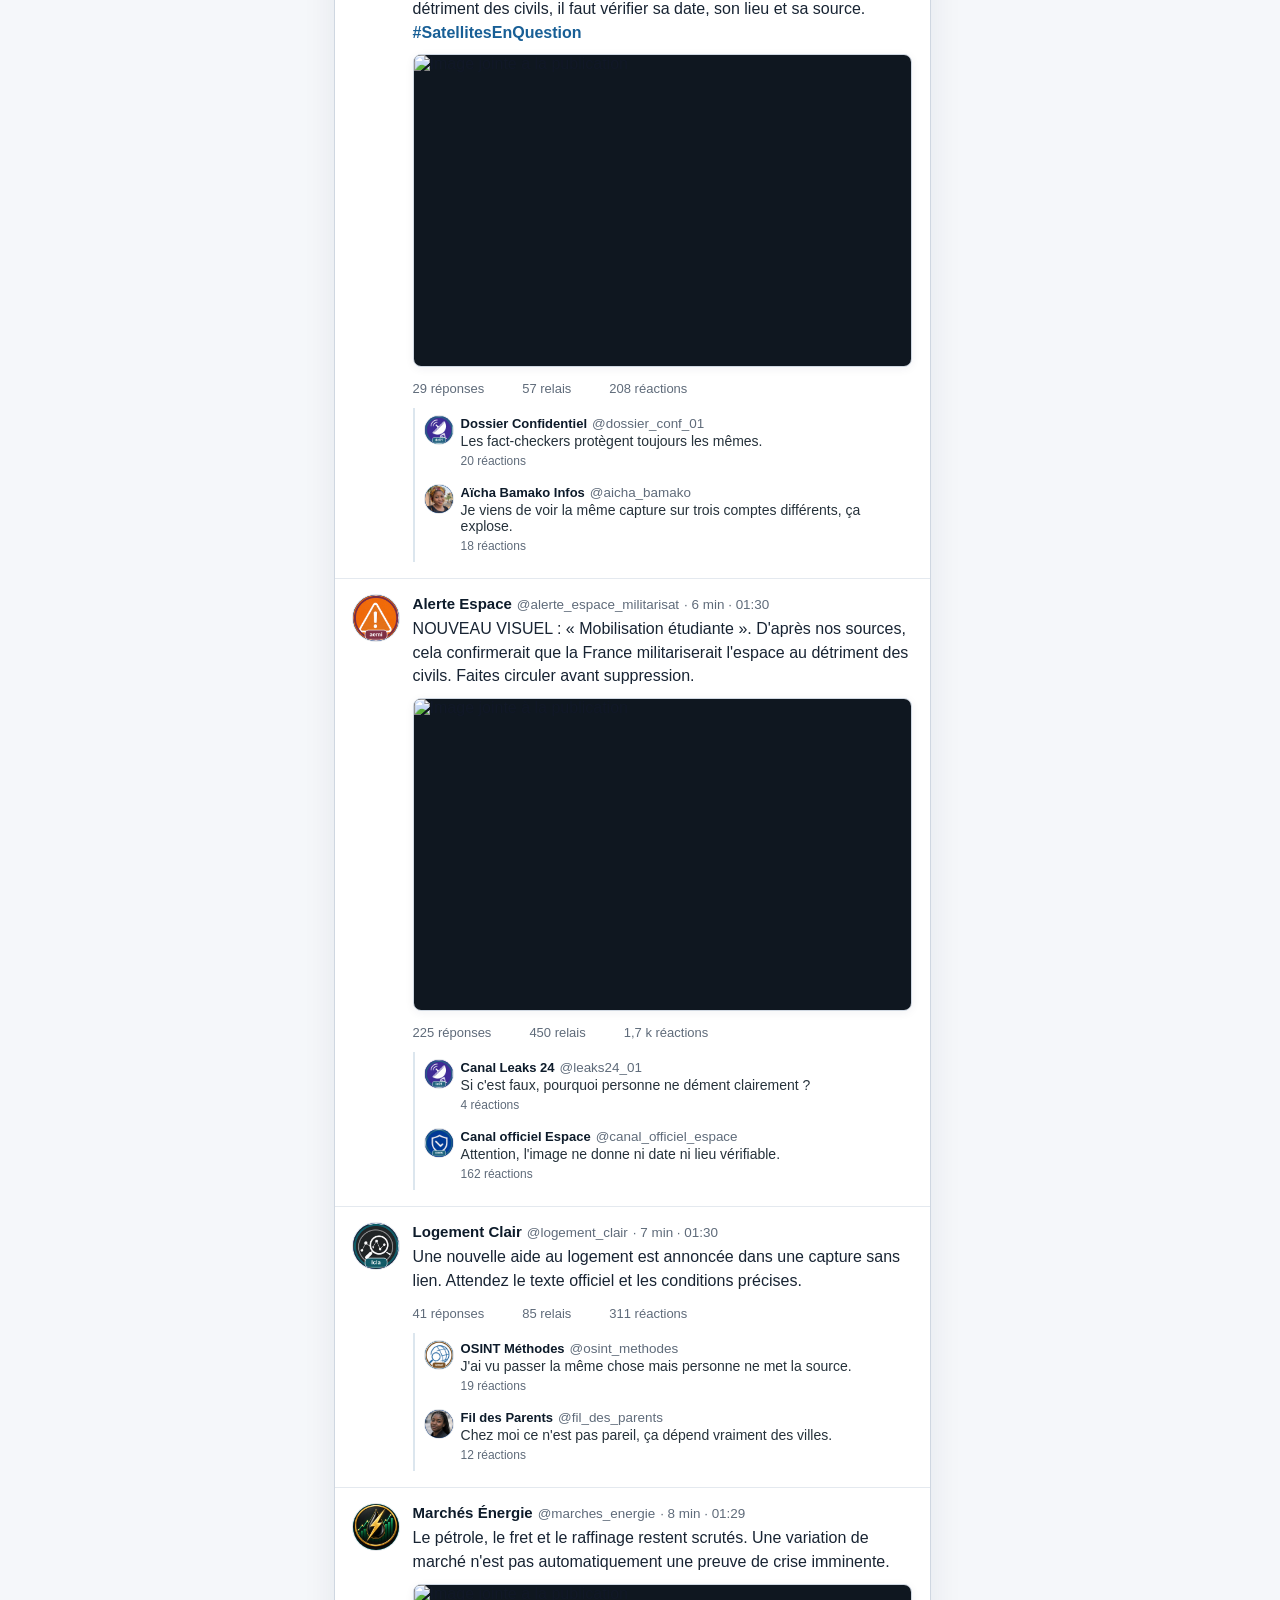
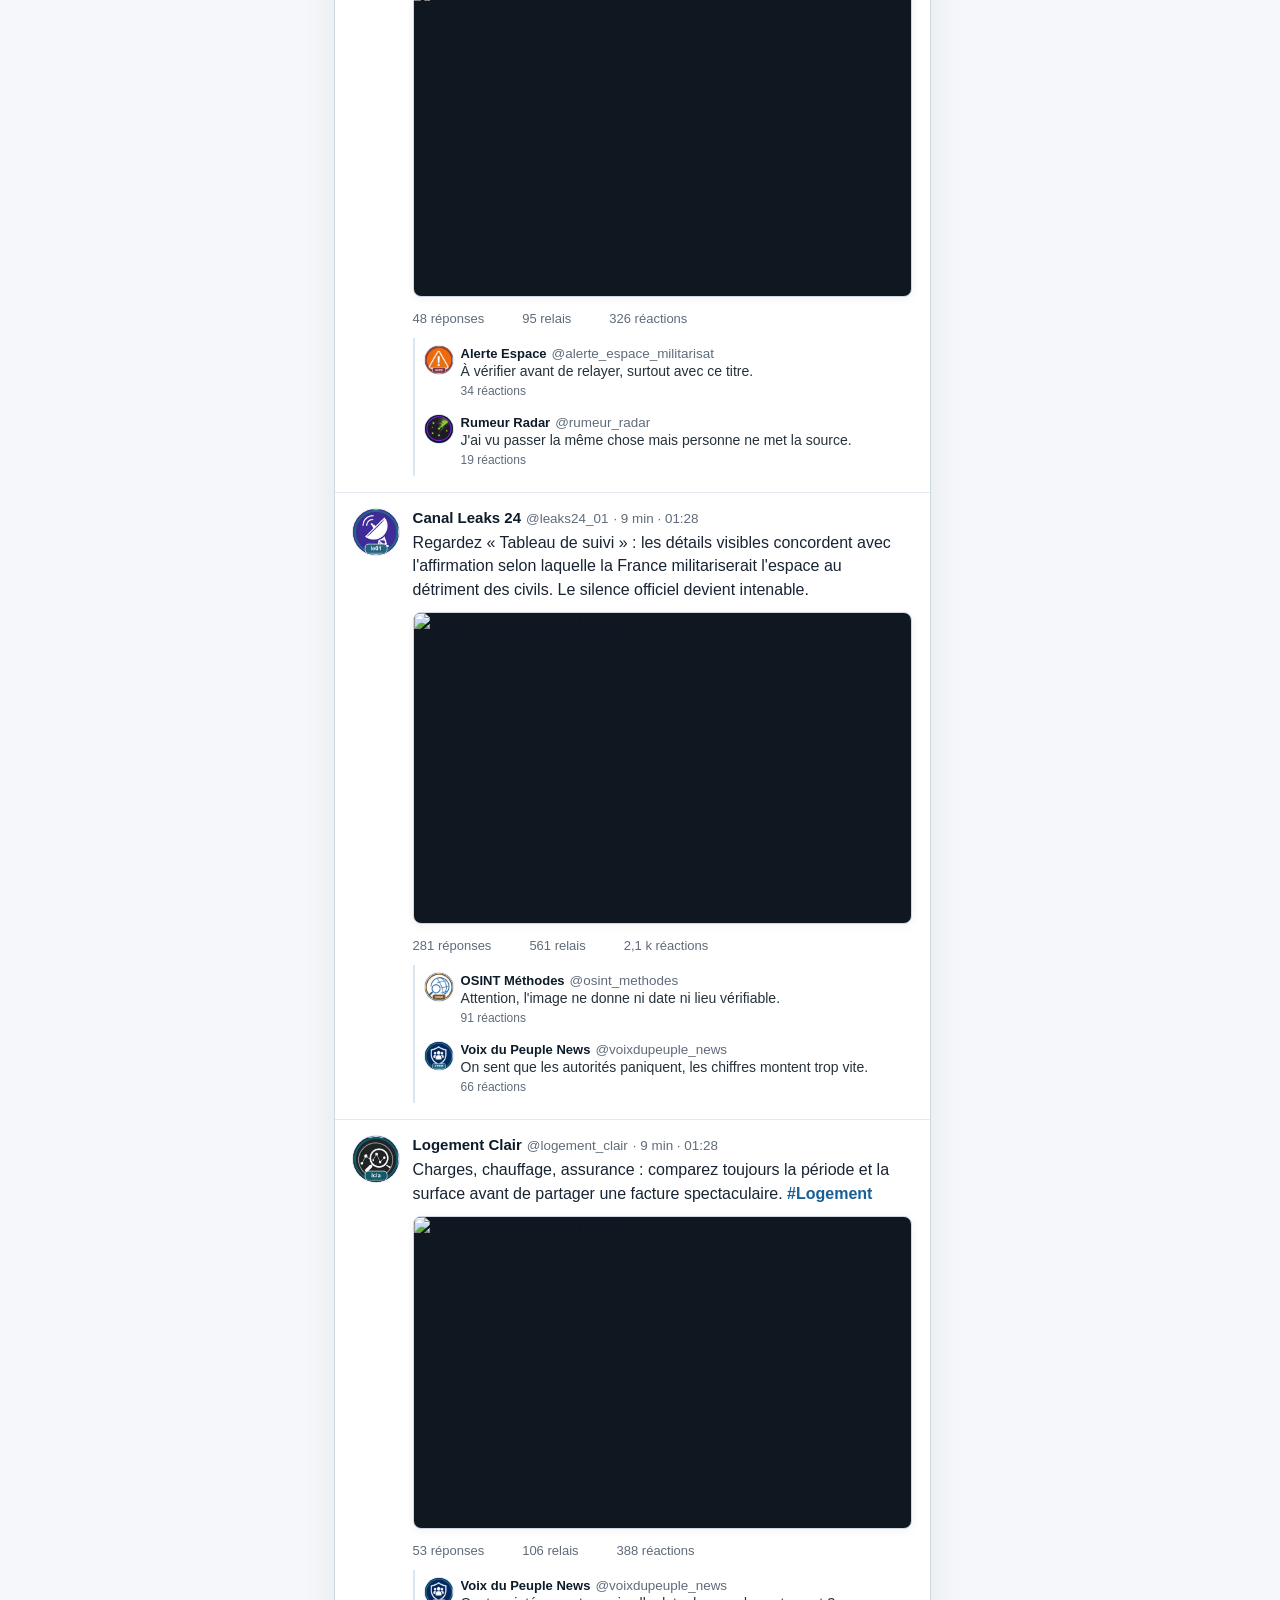
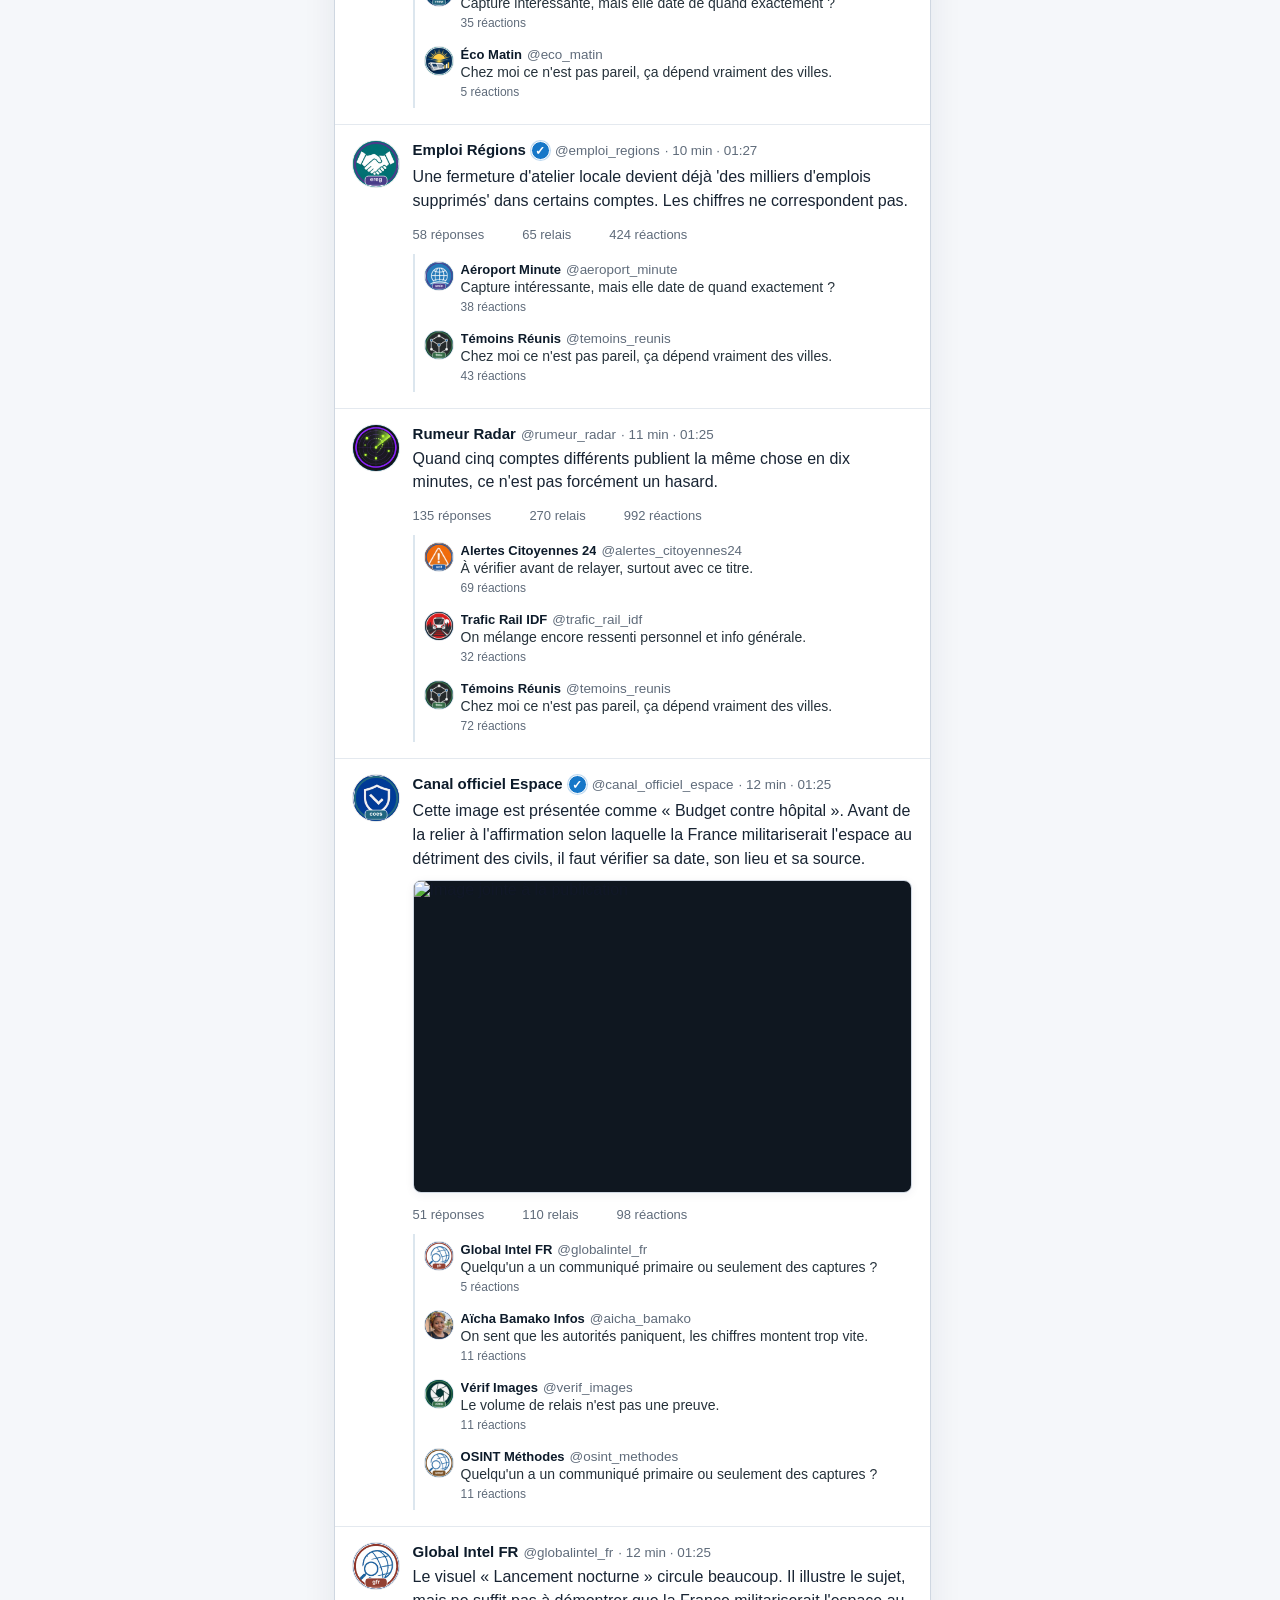
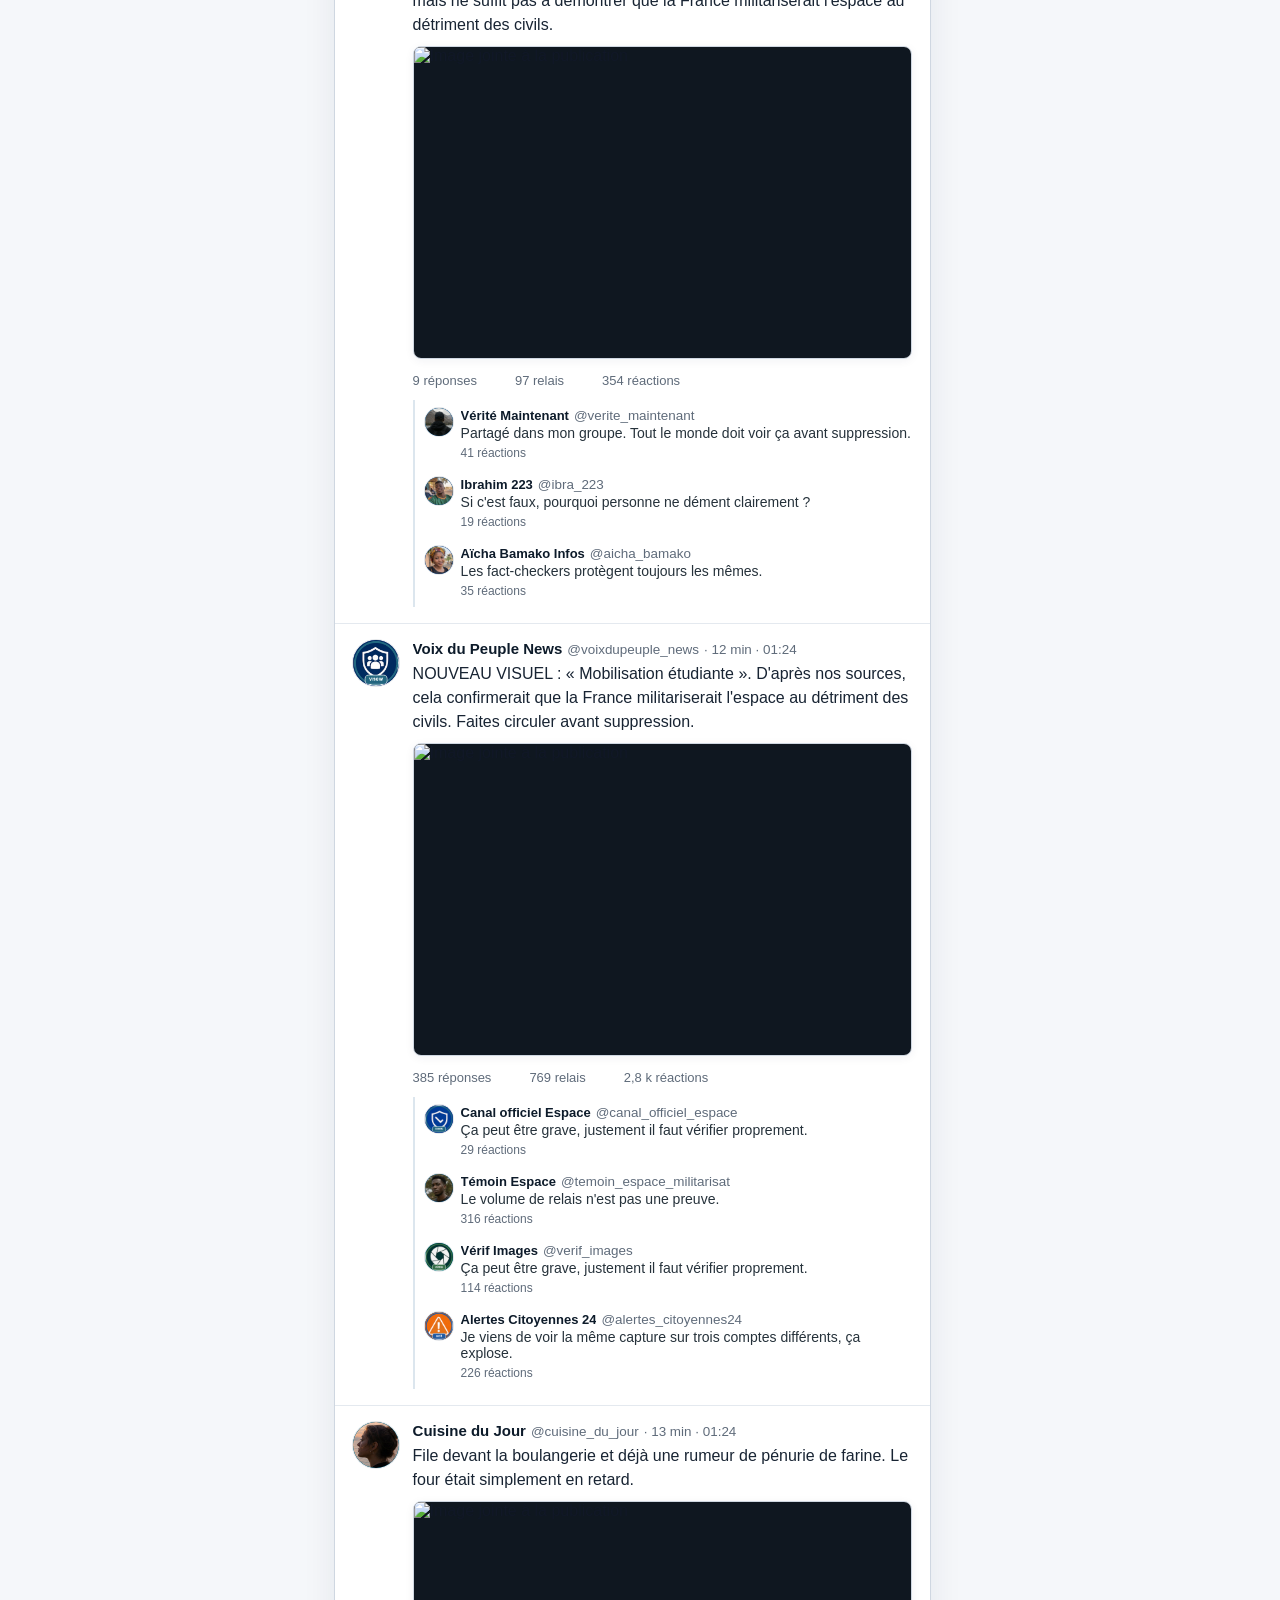
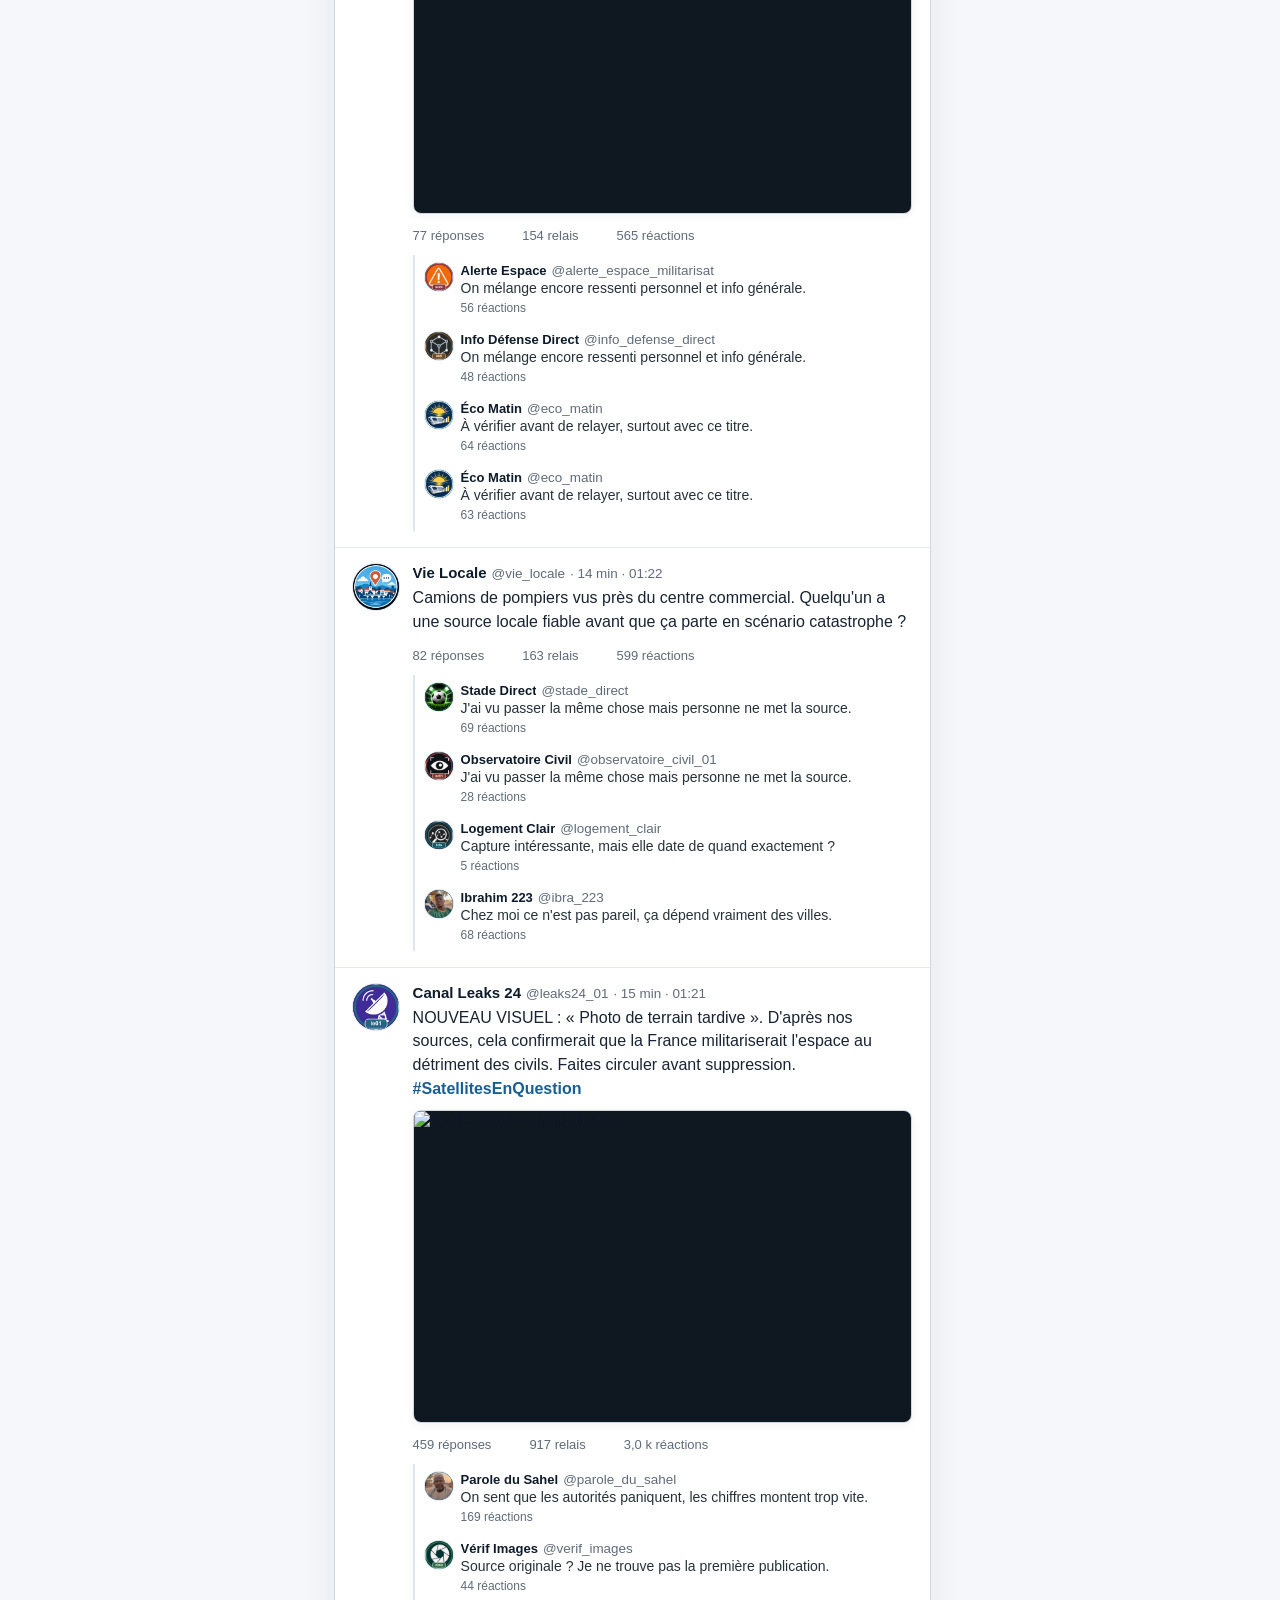
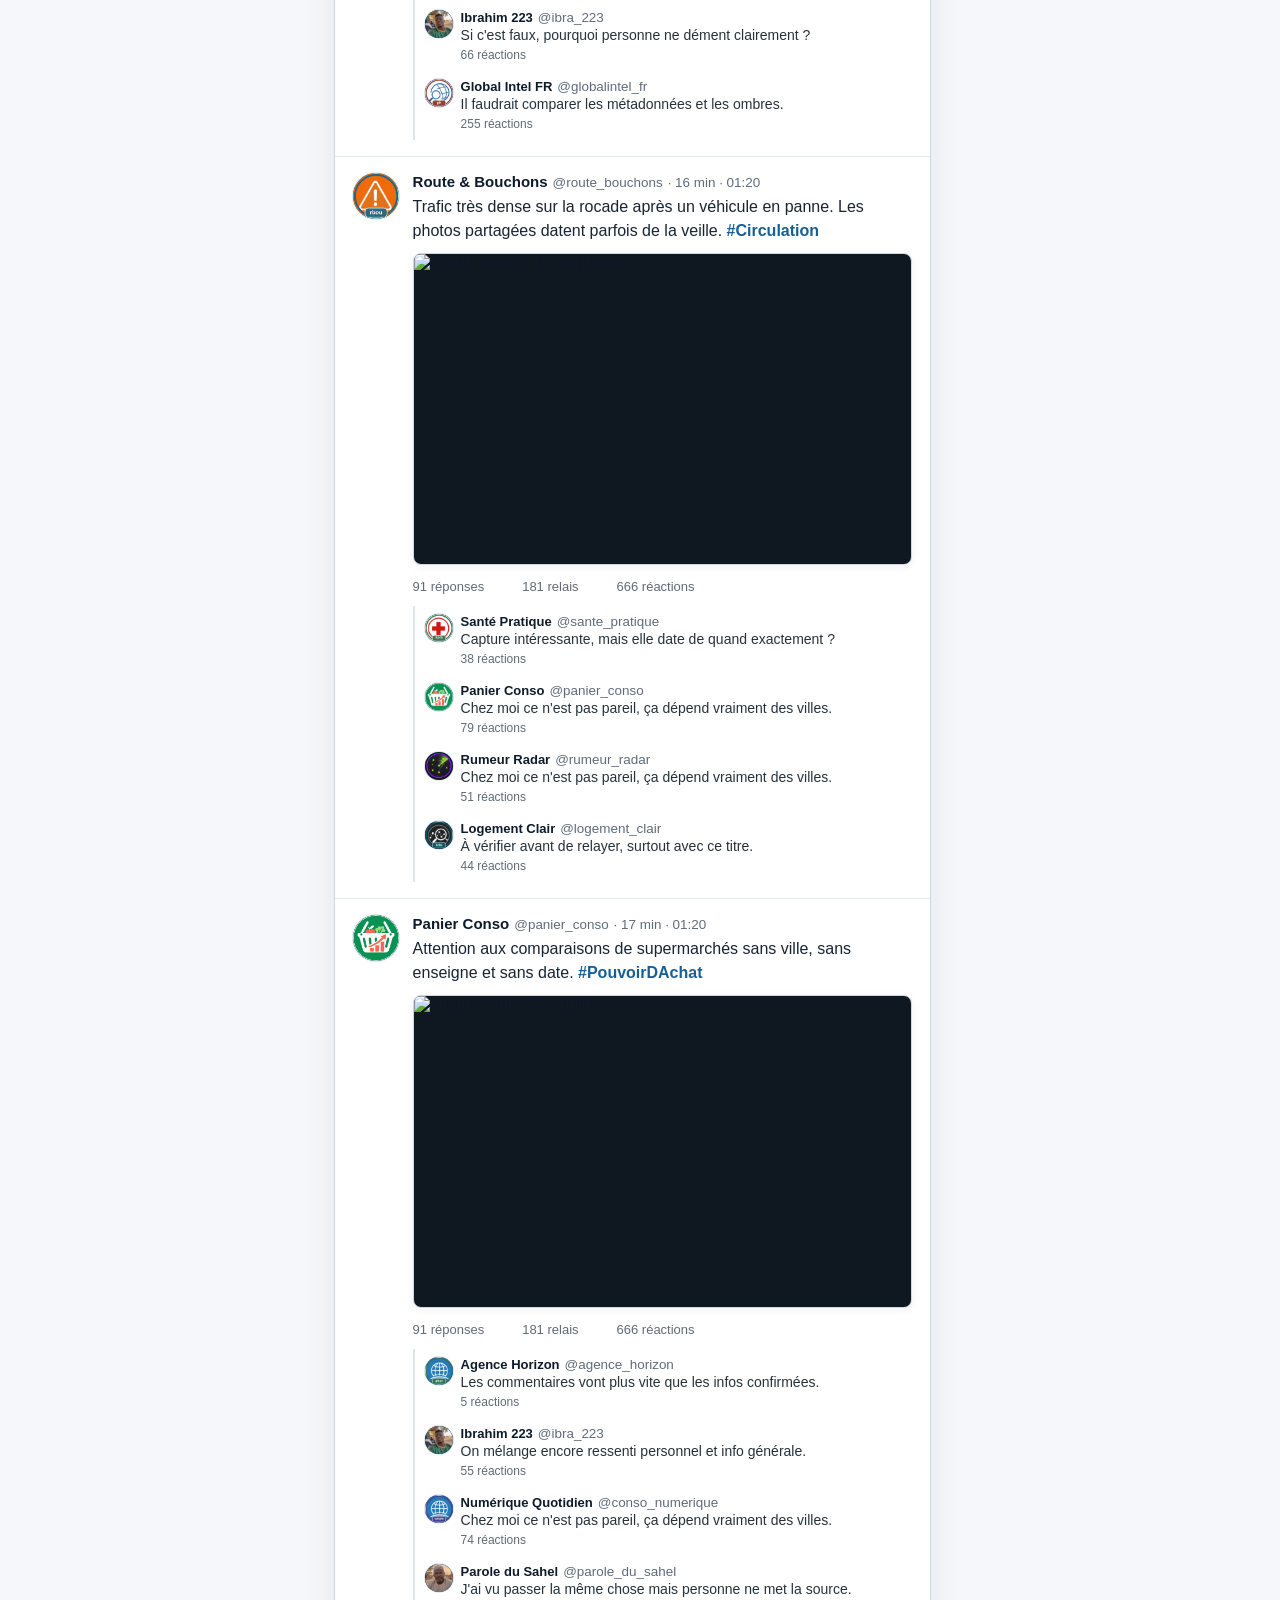
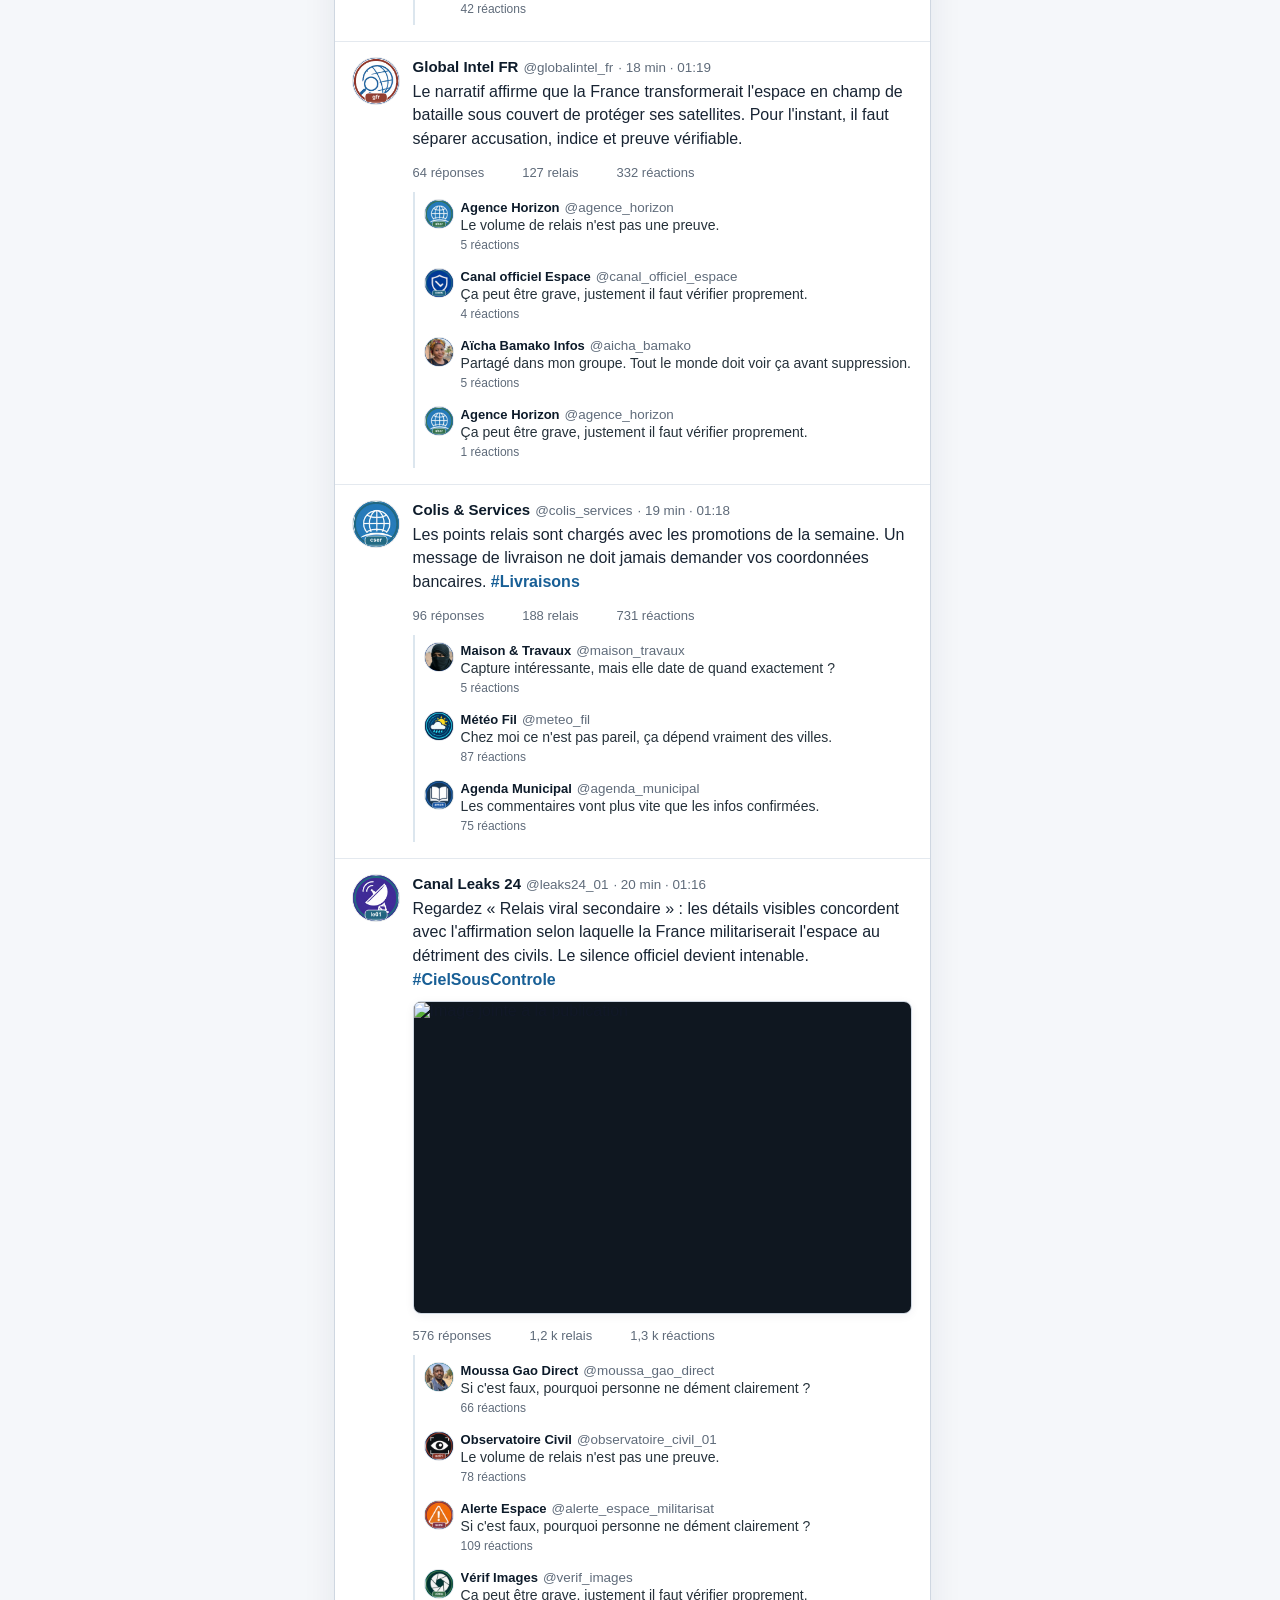
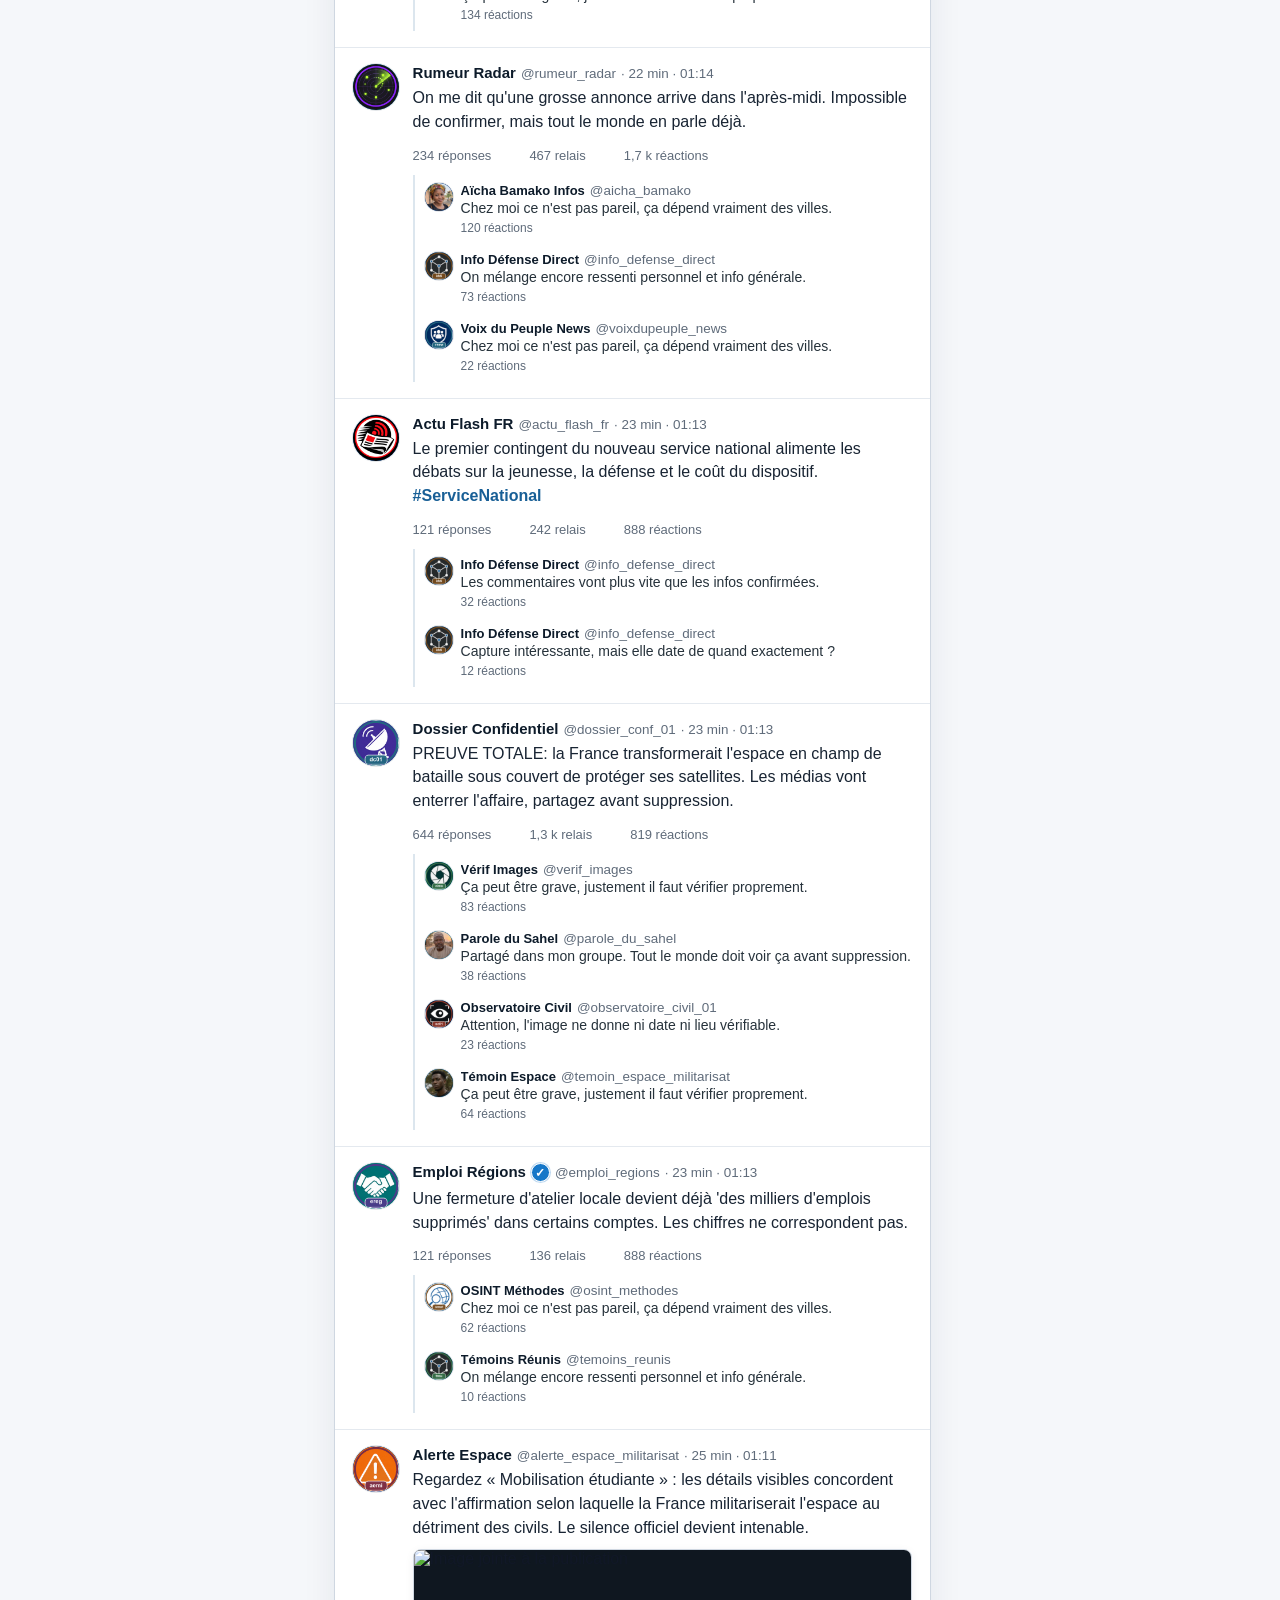
==== commit 6e99dbb9: "Réutiliser le formateur de l'heure de Paris" ====
--- a/index.html
+++ b/index.html
@@ -4,7 +4,7 @@
     <meta charset="utf-8" />
     <meta name="viewport" content="width=device-width, initial-scale=1" />
     <title>VEILLE-ILI - veille informationnelle</title>
-    <link rel="stylesheet" href="./styles.css?v=20261019l" />
+    <link rel="stylesheet" href="./styles.css?v=20261019m" />
   </head>
   <body data-mode="teacher">
     <header class="topbar">
@@ -28,7 +28,6 @@
         <button id="exportBtn" class="icon-button" title="Exporter le scénario actif" aria-label="Exporter le scénario actif">↓</button>
         <button id="liveSessionBtn" class="text-button live-session-button"><span class="status-dot" aria-hidden="true"></span>Séance en direct</button>
         <button id="composePostBtn" class="primary-button">Créer un post</button>
-        <button id="adminToggle" class="text-button" aria-pressed="false">Mode admin</button>
         <button id="teacherToggle" class="text-button">Mode enseignant</button>
 
       </div>
@@ -45,7 +44,6 @@
           <p id="scenarioBrief" class="brief"></p>
           <div class="scenario-meta" id="scenarioMeta"></div>
         </section>
-        <section id="adminPanel" class="panel admin-panel" hidden><h2>Corrigé</h2><ul id="adminClues" class="admin-clues"></ul></section>
         <section class="panel"><h2>Tendances</h2><div id="trendList" class="trend-list"></div></section>
       </aside>
       <section class="feed-shell" aria-label="Fil de publications">
@@ -149,14 +147,6 @@
           <input id="liveDbUrl" type="url" placeholder="https://votre-projet-default-rtdb.europe-west1.firebasedatabase.app" autocomplete="off" />
         </label>
         <div class="compose-grid">
-          <label>Clé API Web Firebase
-            <input id="liveApiKey" type="text" autocomplete="off" spellcheck="false" />
-          </label>
-          <label>Identifiant enseignant (à déclarer dans teachers)
-            <input id="liveTeacherId" type="text" readonly />
-          </label>
-        </div>
-        <div class="compose-grid">
           <label>Code de séance
             <input id="liveRoomCode" type="text" maxlength="28" autocomplete="off" />
           </label>
@@ -172,24 +162,7 @@
       </form>
     </dialog>
 
-    <dialog id="unlockDialog" class="dialog admin-dialog">
-      <form id="unlockForm">
-        <h2>Page enseignant</h2>
-        <p class="helper">Saisir le mot de passe enseignant pour ouvrir la page.</p>
-        <label>Mot de passe
-          <input id="unlockPassword" type="password" autocomplete="current-password" required />
-        </label>
-        <p id="unlockError" class="admin-error" role="alert" hidden></p>
-        <menu>
-          <a class="text-button" href="./eleve.html">Page élève</a>
-          <button type="submit" id="unlockSubmit" class="primary-button">Ouvrir</button>
-        </menu>
-      </form>
-    </dialog>
     <input id="fileInput" type="file" accept="application/json,.json" hidden />
-    <script src="./config-direct.js?v=20261019l"></script>
-    <script src="./data/assets.js?v=20261019l"></script>
-    <script src="./data/scenarios/index.js?v=20261019l"></script>
-    <script src="./app.js?v=20261019l"></script>
+    <script src="./app.js?v=20261019m"></script>
   </body>
 </html>
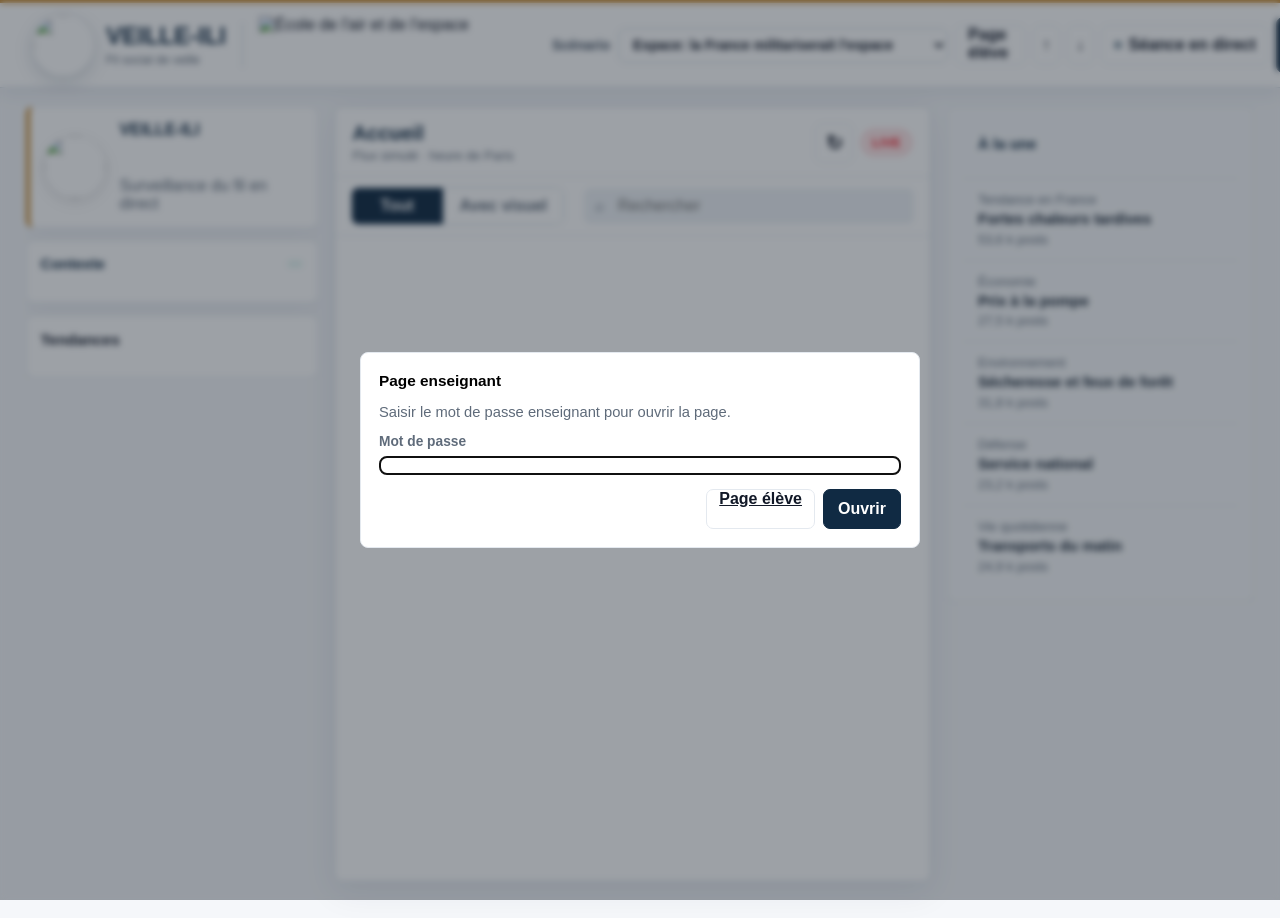
==== commit aabd8e13: "Merge branch 'fix/onglets-profil' into future # Conflicts: #	eleve.html #	index.html" ====
--- a/index.html
+++ b/index.html
@@ -4,7 +4,7 @@
     <meta charset="utf-8" />
     <meta name="viewport" content="width=device-width, initial-scale=1" />
     <title>VEILLE-ILI - veille informationnelle</title>
-    <link rel="stylesheet" href="./styles.css?v=20261019m" />
+    <link rel="stylesheet" href="./styles.css?v=20261019n" />
   </head>
   <body data-mode="teacher">
     <header class="topbar">
@@ -28,6 +28,7 @@
         <button id="exportBtn" class="icon-button" title="Exporter le scénario actif" aria-label="Exporter le scénario actif">↓</button>
         <button id="liveSessionBtn" class="text-button live-session-button"><span class="status-dot" aria-hidden="true"></span>Séance en direct</button>
         <button id="composePostBtn" class="primary-button">Créer un post</button>
+        <button id="adminToggle" class="text-button" aria-pressed="false">Mode admin</button>
         <button id="teacherToggle" class="text-button">Mode enseignant</button>
 
       </div>
@@ -44,6 +45,7 @@
           <p id="scenarioBrief" class="brief"></p>
           <div class="scenario-meta" id="scenarioMeta"></div>
         </section>
+        <section id="adminPanel" class="panel admin-panel" hidden><h2>Corrigé</h2><ul id="adminClues" class="admin-clues"></ul></section>
         <section class="panel"><h2>Tendances</h2><div id="trendList" class="trend-list"></div></section>
       </aside>
       <section class="feed-shell" aria-label="Fil de publications">
@@ -147,6 +149,14 @@
           <input id="liveDbUrl" type="url" placeholder="https://votre-projet-default-rtdb.europe-west1.firebasedatabase.app" autocomplete="off" />
         </label>
         <div class="compose-grid">
+          <label>Clé API Web Firebase
+            <input id="liveApiKey" type="text" autocomplete="off" spellcheck="false" />
+          </label>
+          <label>Identifiant enseignant (à déclarer dans teachers)
+            <input id="liveTeacherId" type="text" readonly />
+          </label>
+        </div>
+        <div class="compose-grid">
           <label>Code de séance
             <input id="liveRoomCode" type="text" maxlength="28" autocomplete="off" />
           </label>
@@ -162,7 +172,24 @@
       </form>
     </dialog>
 
+    <dialog id="unlockDialog" class="dialog admin-dialog">
+      <form id="unlockForm">
+        <h2>Page enseignant</h2>
+        <p class="helper">Saisir le mot de passe enseignant pour ouvrir la page.</p>
+        <label>Mot de passe
+          <input id="unlockPassword" type="password" autocomplete="current-password" required />
+        </label>
+        <p id="unlockError" class="admin-error" role="alert" hidden></p>
+        <menu>
+          <a class="text-button" href="./eleve.html">Page élève</a>
+          <button type="submit" id="unlockSubmit" class="primary-button">Ouvrir</button>
+        </menu>
+      </form>
+    </dialog>
     <input id="fileInput" type="file" accept="application/json,.json" hidden />
-    <script src="./app.js?v=20261019m"></script>
+    <script src="./config-direct.js?v=20261019n"></script>
+    <script src="./data/assets.js?v=20261019n"></script>
+    <script src="./data/scenarios/index.js?v=20261019n"></script>
+    <script src="./app.js?v=20261019n"></script>
   </body>
 </html>
